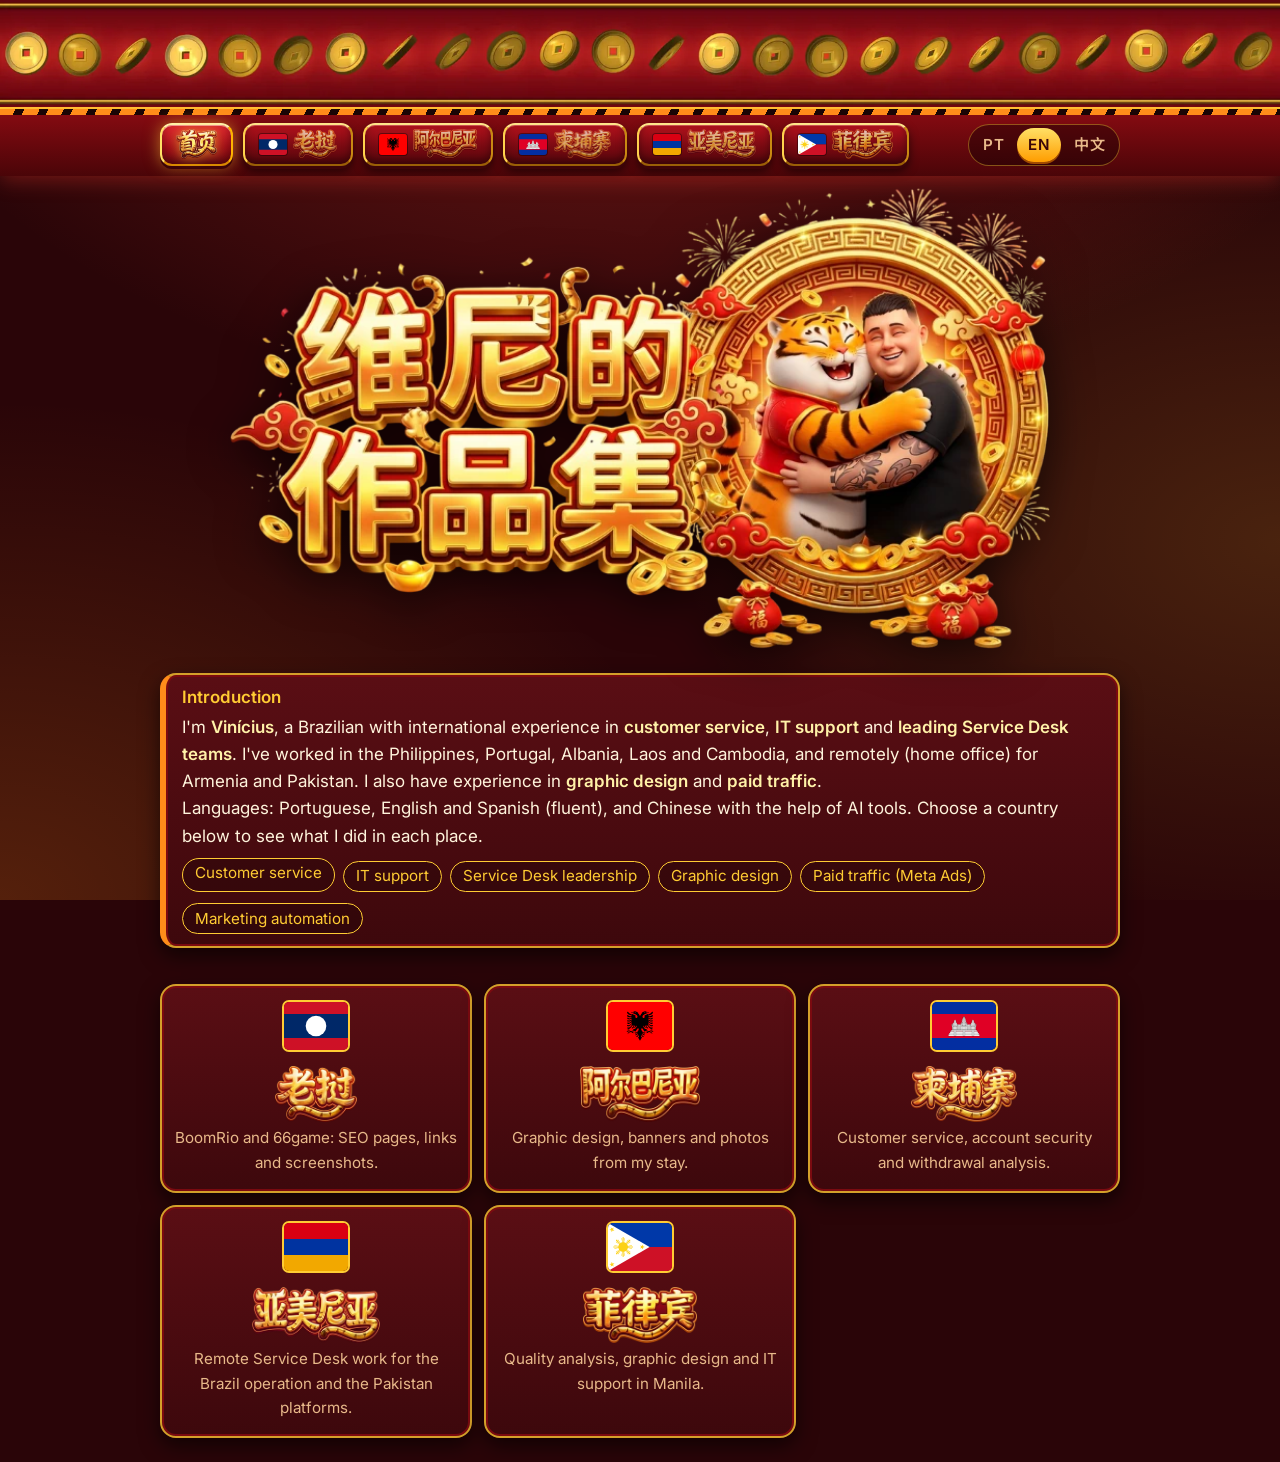
==== docs/index.html @ 36807db2 "Move site to docs/ for GitHub Pages Co-Authored-By: Claude Sonnet 5.5 <noreply@anthropic.com> Claude" ====
<!doctype html>
<html lang="pt-BR" data-lang="pt">
<head>
<meta charset="utf-8">
<meta name="viewport" content="width=device-width, initial-scale=1, viewport-fit=cover">
<title>Início — Vinícius</title>
<meta name="description" content="Portfólio de Vinícius: atendimento ao cliente, suporte de TI, liderança de Service Desk, design gráfico e SEO, com experiência em Laos, Albânia, Camboja, Armênia e Filipinas." data-i18n-content="meta.description">
<meta name="theme-color" content="#4a0508">
<meta name="color-scheme" content="dark">
<meta property="og:type" content="profile">
<meta property="og:title" content="Vinícius">
<meta property="og:description" content="Portfólio de Vinícius: atendimento ao cliente, suporte de TI, liderança de Service Desk, design gráfico e SEO, com experiência em Laos, Albânia, Camboja, Armênia e Filipinas.">
<meta property="og:image" content="assets/og-image.jpg">
<meta name="twitter:card" content="summary_large_image">
<link rel="icon" href="favicon.svg" type="image/svg+xml">
<link rel="preconnect" href="https://fonts.googleapis.com">
<link rel="preconnect" href="https://fonts.gstatic.com" crossorigin>
<link rel="stylesheet" href="https://fonts.googleapis.com/css2?family=Inter:wght@400;500;600;700&family=Noto+Sans+SC:wght@400;500;700&display=swap">
<link rel="stylesheet" href="css/tokens.css">
<link rel="stylesheet" href="css/base.css">
<link rel="stylesheet" href="css/components.css">
<link rel="modulepreload" href="js/main.js">
<script type="application/ld+json">{"@context": "https://schema.org", "@type": "Person", "name": "Vinícius", "jobTitle": "Customer Service Analyst · Service Desk Coordinator", "nationality": {"@type": "Country", "name": "Brazil"}, "knowsLanguage": ["pt", "en", "es", "zh"], "knowsAbout": ["Customer service", "IT support", "Service Desk management", "Graphic design", "SEO", "Paid traffic"], "sameAs": ["https://github.com/boomrioseo-dev"]}</script>
</head>
<body>
<a class="skip-link" href="#main" data-i18n="ui.skip">Ir para o conteúdo principal</a>
<div class="vidbar" role="presentation"><video id="coin-strip" muted loop playsinline preload="metadata" poster="assets/video/coins-poster.webp" disablepictureinpicture aria-hidden="true" tabindex="-1" width="3840" height="320"><source src="assets/video/coins-4k.mp4" type="video/mp4"></video></div>
<header class="site-header">
<nav class="site-nav" aria-label="Navegação principal" data-i18n-aria="ui.nav">
<ul class="tabs" role="list"><li><a class="tab" href="#home" data-route-link="home"><img class="cn" src="assets/img/nav/home.webp" width="163" height="120" alt="Início" data-i18n-alt="country.home" decoding="async"></a></li><li><a class="tab" href="#laos" data-route-link="laos"><img class="flag" src="assets/flags/la.svg" alt="" width="28" height="21" decoding="async"><img class="cn" src="assets/img/nav/la.webp" width="175" height="120" alt="Laos" data-i18n-alt="country.laos" decoding="async"></a></li><li><a class="tab" href="#albania" data-route-link="albania"><img class="flag" src="assets/flags/al.svg" alt="" width="28" height="21" decoding="async"><img class="cn" src="assets/img/nav/al.webp" width="256" height="120" alt="Albânia" data-i18n-alt="country.albania" decoding="async"></a></li><li><a class="tab" href="#cambodia" data-route-link="cambodia"><img class="flag" src="assets/flags/kh.svg" alt="" width="28" height="21" decoding="async"><img class="cn" src="assets/img/nav/kh.webp" width="229" height="120" alt="Camboja" data-i18n-alt="country.cambodia" decoding="async"></a></li><li><a class="tab" href="#armenia" data-route-link="armenia"><img class="flag" src="assets/flags/am.svg" alt="" width="28" height="21" decoding="async"><img class="cn" src="assets/img/nav/am.webp" width="273" height="120" alt="Armênia" data-i18n-alt="country.armenia" decoding="async"></a></li><li><a class="tab" href="#philippines" data-route-link="philippines"><img class="flag" src="assets/flags/ph.svg" alt="" width="28" height="21" decoding="async"><img class="cn" src="assets/img/nav/ph.webp" width="244" height="120" alt="Filipinas" data-i18n-alt="country.philippines" decoding="async"></a></li></ul>
<div class="lang" role="group" aria-label="Idioma" data-i18n-aria="ui.lang"><button type="button" data-lang="pt" lang="pt" aria-pressed="false">PT</button><button type="button" data-lang="en" lang="en" aria-pressed="false">EN</button><button type="button" data-lang="zh" lang="zh" aria-pressed="false">中文</button></div>
</nav>
</header>
<main id="main" tabindex="-1">
<article class="view" id="view-home" data-route="home" hidden>
<div class="herobanner"><h1 class="sr-only" tabindex="-1" data-i18n="home.h1">Vinícius — Portfólio</h1>
<img class="hb-one" src="assets/img/ui/hero.webp" width="790" height="444" alt="Banner do portfólio com ilustração de um tigre da fortuna" data-i18n-alt="home.hero.alt" fetchpriority="high" decoding="async"></div>
<section class="section" aria-labelledby="intro-h"><div class="explain reveal"><h2 id="intro-h" class="explain-title" data-i18n="home.intro.title">Apresentação</h2>
<p data-i18n-html="home.intro.body">Sou o <b>Vinícius</b>, brasileiro, com experiência internacional em <b>atendimento ao cliente</b>, <b>suporte de TI</b> e <b>liderança de equipes de Service Desk</b>. Já trabalhei nas Filipinas, em Portugal, na Albânia, em Laos e no Camboja, e em home office para a Armênia e o Paquistão. Também tenho experiência com <b>design gráfico</b> e <b>tráfego pago</b>.<br>
Idiomas: português, inglês e espanhol (fluentes), e chinês com apoio de ferramentas de IA. Escolha um país abaixo para ver o que fiz em cada lugar.</p>
<ul class="tags" role="list"><li data-i18n="home.skill.0">Atendimento ao cliente</li><li data-i18n="home.skill.1">Suporte de TI</li><li data-i18n="home.skill.2">Liderança de Service Desk</li><li data-i18n="home.skill.3">Design gráfico</li><li data-i18n="home.skill.4">Tráfego pago (Meta Ads)</li><li data-i18n="home.skill.5">Automação de marketing</li></ul></div></section>
<section class="section" aria-label="Países" data-i18n-aria="home.countries"><div class="grid"><a class="card homecard reveal" href="#laos"><img class="flag flag-xl" src="assets/flags/la.svg" alt="" width="64" height="48" decoding="async"><h3><img class="cn cn-lg" src="assets/img/nav/la.webp" width="175" height="120" alt="Laos" data-i18n-alt="country.laos" decoding="async"></h3><p data-i18n="home.card.laos">BoomRio e 66game: páginas de SEO, links e screenshots.</p></a><a class="card homecard reveal" href="#albania"><img class="flag flag-xl" src="assets/flags/al.svg" alt="" width="64" height="48" decoding="async"><h3><img class="cn cn-lg" src="assets/img/nav/al.webp" width="256" height="120" alt="Albânia" data-i18n-alt="country.albania" decoding="async"></h3><p data-i18n="home.card.albania">Design gráfico, banners e fotos da estadia.</p></a><a class="card homecard reveal" href="#cambodia"><img class="flag flag-xl" src="assets/flags/kh.svg" alt="" width="64" height="48" decoding="async"><h3><img class="cn cn-lg" src="assets/img/nav/kh.webp" width="229" height="120" alt="Camboja" data-i18n-alt="country.cambodia" decoding="async"></h3><p data-i18n="home.card.cambodia">Atendimento ao cliente, segurança de contas e análise de saques.</p></a><a class="card homecard reveal" href="#armenia"><img class="flag flag-xl" src="assets/flags/am.svg" alt="" width="64" height="48" decoding="async"><h3><img class="cn cn-lg" src="assets/img/nav/am.webp" width="273" height="120" alt="Armênia" data-i18n-alt="country.armenia" decoding="async"></h3><p data-i18n="home.card.armenia">Service Desk em home office, no Brasil e nas plataformas do Paquistão.</p></a><a class="card homecard reveal" href="#philippines"><img class="flag flag-xl" src="assets/flags/ph.svg" alt="" width="64" height="48" decoding="async"><h3><img class="cn cn-lg" src="assets/img/nav/ph.webp" width="244" height="120" alt="Filipinas" data-i18n-alt="country.philippines" decoding="async"></h3><p data-i18n="home.card.philippines">Análise de qualidade, design gráfico e suporte de TI em Manila.</p></a></div></section>
</article>
<article class="view" id="view-laos" data-route="laos" hidden>
<header class="hero">
<h1 tabindex="-1"><img class="flag flag-lg" src="assets/flags/la.svg" alt="" width="44" height="33" decoding="async"><span data-i18n="country.laos">Laos</span></h1>
<p data-i18n="laos.lede">BoomRio e 66game: páginas de SEO, links e capturas de tela. Esta página será atualizada conforme novos materiais forem enviados.</p>
</header><div class="section"><dl class="facts reveal"><div><dt data-i18n="fact.company">Empresa</dt><dd>STAR COMPANY</dd></div><div><dt data-i18n="fact.role">Cargo</dt><dd data-i18n="role.csa">Analista de Atendimento ao Cliente</dd></div><div><dt data-i18n="fact.period">Período</dt><dd data-i18n="period.khlaos">Jun 2025 – Fev 2026</dd></div><div><dt data-i18n="fact.place">Local</dt><dd data-i18n="place.laos">Triângulo Dourado (Laos)</dd></div></dl><aside class="explain reveal"><h3 data-i18n="laos.time.title">Sobre a minha passagem</h3><div data-i18n-html="laos.time.body">Trabalhei como <b>Analista de Atendimento ao Cliente</b> na STAR COMPANY, começando no Triângulo Dourado, em Laos, e depois fui transferido para o Camboja. Esta página reúne os materiais da BoomRio e do 66game: páginas de SEO, links e capturas de tela.</div></aside></div><section class="section" aria-labelledby="projects-h">
<h2 id="projects-h" data-i18n="laos.projects.title">BoomRio e 66game</h2><p class="sub" data-i18n="laos.projects.sub">Páginas de SEO, canal no Telegram e repositórios</p>
<div class="grid"><article class="card reveal">
<div class="card-ico"><svg class="ico" viewBox="0 0 24 24" aria-hidden="true" focusable="false" fill="currentColor"><path d="M3 11v2a1 1 0 0 0 1 1h2l5 4V6L6 10H4a1 1 0 0 0-1 1Zm13.5 1a4.5 4.5 0 0 0-2.5-4v8a4.5 4.5 0 0 0 2.5-4Zm2.5 0a7 7 0 0 1-4.5 6.5v-2a5 5 0 0 0 0-9v-2A7 7 0 0 1 19 12Z"/></svg></div><h3 class="card-title" data-i18n="laos.tg.title">Canal BoomRio · Telegram</h3><p data-i18n="laos.tg.body">Canal oficial com jogos, bônus, informativos e promoções.</p>
<a class="btn btn-link" href="https://t.me/+j5zQhgkIkEhjNGRk" target="_blank" rel="noopener noreferrer"><span data-i18n="laos.tg.cta">Abrir canal ↗</span></a>
</article><article class="card reveal">
<div class="card-ico"><img class="flag flag-md" src="assets/flags/in.svg" alt="" width="36" height="27" decoding="async"></div><h3 class="card-title" data-i18n="laos.g66.title">Página SEO · 66game</h3><p data-i18n="laos.g66.body">Site de divulgação da plataforma indiana da mesma empresa da BoomRio, com guia de download, FAQ e avaliações.</p>
<a class="btn btn-link" href="https://66gameblog.com" target="_blank" rel="noopener noreferrer"><span data-i18n="laos.g66.cta">Abrir site ↗</span></a>
</article><article class="card reveal">
<div class="card-ico"><svg class="ico" viewBox="0 0 24 24" aria-hidden="true" focusable="false" fill="currentColor"><path d="M12 2a10 10 0 0 0-3.2 19.5c.5.1.7-.2.7-.5v-1.7c-2.8.6-3.4-1.2-3.4-1.2-.5-1.1-1.1-1.4-1.1-1.4-.9-.6.1-.6.1-.6 1 .1 1.5 1 1.5 1 .9 1.5 2.4 1.1 2.9.8.1-.7.4-1.1.6-1.4-2.2-.3-4.6-1.1-4.6-5 0-1.1.4-2 1-2.7-.1-.3-.4-1.300.1-2.700 0 0 .8-.3 2.800 1a9.600 9.600 0 0 1 5 0c1.900-1.300 2.800-1 2.800-1 .5 1.400.2 2.400.1 2.700.6.700 1 1.600 1 2.700 0 3.900-2.400 4.700-4.600 5 .4.300.7.900.7 1.800v2.700c0 .3.2.600.7.500A10 10 0 0 0 12 2Z"/></svg></div><h3 class="card-title" data-i18n="laos.gh.title">GitHub · BoomRio e Game66</h3><p data-i18n="laos.gh.body">Repositórios das páginas de SEO da BoomRio e do 66game.</p>
<a class="btn btn-primary" href="https://github.com/boomrioseo-dev?tab=repositories" target="_blank" rel="noopener noreferrer"><span data-i18n="laos.gh.cta">Ver repositórios ↗</span></a>
</article></div>
</section><section class="section" aria-labelledby="screens-h">
<h2 id="screens-h" data-i18n="laos.screens.title">Screenshots</h2><p class="sub" data-i18n="laos.screens.sub">Capturas de tela dos trabalhos</p>
<h3 class="grp" data-i18n="laos.group">SEO · BOOM</h3><div class="grid grid-shots"><figure class="shot reveal">
<button type="button" class="shot-btn" data-lightbox="seo" data-full="assets/img/laos/seo-planning-719.webp" data-w="719" data-h="1001" data-i18n-aria="ui.zoom" aria-label="Ampliar imagem">
<img src="assets/img/laos/seo-planning-480.webp" srcset="assets/img/laos/seo-planning-480.webp 480w, assets/img/laos/seo-planning-719.webp 719w" sizes="(min-width: 1000px) 300px, (min-width: 600px) 45vw, 92vw" width="719" height="1001" alt="Planejamento de nova plataforma" data-i18n-alt="laos.s1.title" loading="lazy" decoding="async"></button>
<figcaption><b data-i18n="laos.s1.title">Planejamento de nova plataforma</b><span data-i18n="laos.s1.desc">Conversa de equipe sobre limites de envio e ideias de nomes para uma nova plataforma.</span></figcaption>
</figure><figure class="shot reveal">
<button type="button" class="shot-btn" data-lightbox="seo" data-full="assets/img/laos/seo-team-1223.webp" data-w="1223" data-h="1004" data-i18n-aria="ui.zoom" aria-label="Ampliar imagem">
<img src="assets/img/laos/seo-team-960.webp" srcset="assets/img/laos/seo-team-480.webp 480w, assets/img/laos/seo-team-960.webp 960w, assets/img/laos/seo-team-1223.webp 1223w" sizes="(min-width: 1000px) 300px, (min-width: 600px) 45vw, 92vw" width="1223" height="1004" alt="Grupo BOOM TEAM" data-i18n-alt="laos.s2.title" loading="lazy" decoding="async"></button>
<figcaption><b data-i18n="laos.s2.title">Grupo BOOM TEAM</b><span data-i18n="laos.s2.desc">Grupo de promoção com relatório de desempenho e orientações para a equipe.</span></figcaption>
</figure><figure class="shot reveal">
<button type="button" class="shot-btn" data-lightbox="seo" data-full="assets/img/laos/seo-channel-1235.webp" data-w="1235" data-h="1034" data-i18n-aria="ui.zoom" aria-label="Ampliar imagem">
<img src="assets/img/laos/seo-channel-960.webp" srcset="assets/img/laos/seo-channel-480.webp 480w, assets/img/laos/seo-channel-960.webp 960w, assets/img/laos/seo-channel-1235.webp 1235w" sizes="(min-width: 1000px) 300px, (min-width: 600px) 45vw, 92vw" width="1235" height="1034" alt="Canal oficial BoomRio" data-i18n-alt="laos.s3.title" loading="lazy" decoding="async"></button>
<figcaption><b data-i18n="laos.s3.title">Canal oficial BoomRio</b><span data-i18n="laos.s3.desc">Canal com 3.702 inscritos e publicação com códigos de resgate.</span></figcaption>
</figure><figure class="shot reveal">
<button type="button" class="shot-btn" data-lightbox="seo" data-full="assets/img/laos/seo-archive-1191.webp" data-w="1191" data-h="1023" data-i18n-aria="ui.zoom" aria-label="Ampliar imagem">
<img src="assets/img/laos/seo-archive-960.webp" srcset="assets/img/laos/seo-archive-480.webp 480w, assets/img/laos/seo-archive-960.webp 960w, assets/img/laos/seo-archive-1191.webp 1191w" sizes="(min-width: 1000px) 300px, (min-width: 600px) 45vw, 92vw" width="1191" height="1023" alt="Conversas arquivadas" data-i18n-alt="laos.s4.title" loading="lazy" decoding="async"></button>
<figcaption><b data-i18n="laos.s4.title">Conversas arquivadas</b><span data-i18n="laos.s4.desc">Lista de contatos e conversa sobre dias trabalhados e pagamento.</span></figcaption>
</figure><figure class="shot reveal">
<button type="button" class="shot-btn" data-lightbox="seo" data-full="assets/img/laos/seo-google-591.webp" data-w="591" data-h="1280" data-i18n-aria="ui.zoom" aria-label="Ampliar imagem">
<img src="assets/img/laos/seo-google-480.webp" srcset="assets/img/laos/seo-google-480.webp 480w, assets/img/laos/seo-google-591.webp 591w" sizes="(min-width: 1000px) 300px, (min-width: 600px) 45vw, 92vw" width="591" height="1280" alt="Primeiro lugar no Google" data-i18n-alt="laos.s5.title" loading="lazy" decoding="async"></button>
<figcaption><b data-i18n="laos.s5.title">Primeiro lugar no Google</b><span data-i18n="laos.s5.desc">Busca por “boomrio”: uma das páginas de SEO aparece em primeiro lugar nos resultados.</span></figcaption>
</figure><figure class="shot reveal">
<button type="button" class="shot-btn" data-lightbox="seo" data-full="assets/img/laos/seo-instagram-591.webp" data-w="591" data-h="1280" data-i18n-aria="ui.zoom" aria-label="Ampliar imagem">
<img src="assets/img/laos/seo-instagram-480.webp" srcset="assets/img/laos/seo-instagram-480.webp 480w, assets/img/laos/seo-instagram-591.webp 591w" sizes="(min-width: 1000px) 300px, (min-width: 600px) 45vw, 92vw" width="591" height="1280" alt="Arte para Instagram" data-i18n-alt="laos.s6.title" loading="lazy" decoding="async"></button>
<figcaption><b data-i18n="laos.s6.title">Arte para Instagram</b><span data-i18n="laos.s6.desc">Story criado para a BoomRio, convidando pessoas a se tornarem agentes.</span></figcaption>
</figure><figure class="shot reveal">
<button type="button" class="shot-btn" data-lightbox="seo" data-full="assets/img/laos/seo-telegram-vip-591.webp" data-w="591" data-h="1280" data-i18n-aria="ui.zoom" aria-label="Ampliar imagem">
<img src="assets/img/laos/seo-telegram-vip-480.webp" srcset="assets/img/laos/seo-telegram-vip-480.webp 480w, assets/img/laos/seo-telegram-vip-591.webp 591w" sizes="(min-width: 1000px) 300px, (min-width: 600px) 45vw, 92vw" width="591" height="1280" alt="Grupo VIP no Telegram" data-i18n-alt="laos.s7.title" loading="lazy" decoding="async"></button>
<figcaption><b data-i18n="laos.s7.title">Grupo VIP no Telegram</b><span data-i18n="laos.s7.desc">Mensagem fixada com código de resgate e regras de bônus.</span></figcaption>
</figure><figure class="shot shot-video reveal"><video controls playsinline preload="none" poster="assets/video/promo-poster.webp" width="540" height="960" data-i18n-aria="laos.s8.title" aria-label="Vídeo promocional"><source src="assets/video/promo.mp4" type="video/mp4"></video>
<figcaption><b data-i18n="laos.s8.title">Vídeo promocional</b><span data-i18n="laos.s8.desc">Animação curta de 5 segundos criada para divulgação.</span></figcaption></figure><figure class="shot reveal">
<button type="button" class="shot-btn" data-lightbox="seo" data-full="assets/img/laos/seo-github-1265.webp" data-w="1265" data-h="919" data-i18n-aria="ui.zoom" aria-label="Ampliar imagem">
<img src="assets/img/laos/seo-github-960.webp" srcset="assets/img/laos/seo-github-480.webp 480w, assets/img/laos/seo-github-960.webp 960w, assets/img/laos/seo-github-1265.webp 1265w" sizes="(min-width: 1000px) 300px, (min-width: 600px) 45vw, 92vw" width="1265" height="919" alt="Perfil no GitHub" data-i18n-alt="laos.s9.title" loading="lazy" decoding="async"></button>
<figcaption><b data-i18n="laos.s9.title">Perfil no GitHub</b><span data-i18n="laos.s9.desc">Conta boomrioseo-dev com 45 repositórios e 341 contribuições no último ano.</span></figcaption>
</figure></div>
</section>
</article>
<article class="view" id="view-albania" data-route="albania" hidden>
<header class="hero">
<h1 tabindex="-1"><img class="flag flag-lg" src="assets/flags/al.svg" alt="" width="44" height="33" decoding="async"><span data-i18n="country.albania">Albânia</span></h1>
<p data-i18n="albania.lede">Trabalhos de design gráfico e registros da estadia no local.</p>
</header><div class="section"><dl class="facts reveal"><div><dt data-i18n="fact.company">Empresa</dt><dd>BRILLIANT ENTERTAINMENT</dd></div><div><dt data-i18n="fact.role">Cargo</dt><dd data-i18n="role.itpt">Analista de TI e Tráfego Pago</dd></div><div><dt data-i18n="fact.period">Período</dt><dd data-i18n="period.al">Out 2024 – Mai 2025</dd></div><div><dt data-i18n="fact.place">Local</dt><dd data-i18n="place.al">Albânia</dd></div></dl><aside class="explain reveal"><h3 data-i18n="albania.time.title">Sobre a minha passagem</h3><div data-i18n-html="albania.time.body">Trabalhei como <b>Analista de TI e Tráfego Pago</b> na BRILLIANT ENTERTAINMENT, na Albânia, de outubro de 2024 a maio de 2025. Além do design gráfico, atuei com tráfego pago (Meta Ads), automação de marketing e suporte de TI.</div></aside><aside class="explain reveal"><h3 data-i18n="albania.about.title">Sobre o trabalho</h3><div data-i18n-html="albania.about.body">Na Albânia realizei trabalhos de design gráfico, como banners para SEO, para Instagram e outros materiais de divulgação, além de fotografias da estadia no local. Abaixo estão os banners, organizados por plataforma, e os registros do período.</div></aside></div><section class="section" aria-labelledby="banners-h">
<h2 id="banners-h" data-i18n="albania.banners.title">Banners e artes de divulgação</h2>
<h3 class="grp">J6.Game</h3><div class="grid grid-banners"><figure class="shot sq reveal"><button type="button" class="shot-btn" data-lightbox="banners" data-full="assets/img/albania/rooster-800.webp" data-w="800" data-h="800" data-i18n-aria="ui.zoom" aria-label="Ampliar imagem"><img src="assets/img/albania/rooster-400.webp" srcset="assets/img/albania/rooster-400.webp 400w, assets/img/albania/rooster-800.webp 800w" sizes="(min-width: 1000px) 230px, (min-width: 600px) 30vw, 46vw" width="800" height="800" alt="J6.Game — Galo e ninho" loading="lazy" decoding="async"></button>
<figcaption><b data-i18n="albania.rooster">Galo e ninho</b><span data-i18n="albania.banner.desc">Banner de divulgação.</span></figcaption></figure><figure class="shot sq reveal"><button type="button" class="shot-btn" data-lightbox="banners" data-full="assets/img/albania/jungle-800.webp" data-w="800" data-h="800" data-i18n-aria="ui.zoom" aria-label="Ampliar imagem"><img src="assets/img/albania/jungle-400.webp" srcset="assets/img/albania/jungle-400.webp 400w, assets/img/albania/jungle-800.webp 800w" sizes="(min-width: 1000px) 230px, (min-width: 600px) 30vw, 46vw" width="800" height="800" alt="J6.Game — Selva e lêmures" loading="lazy" decoding="async"></button>
<figcaption><b data-i18n="albania.jungle">Selva e lêmures</b><span data-i18n="albania.banner.desc">Banner de divulgação.</span></figcaption></figure><figure class="shot sq reveal"><button type="button" class="shot-btn" data-lightbox="banners" data-full="assets/img/albania/waterfall-800.webp" data-w="800" data-h="800" data-i18n-aria="ui.zoom" aria-label="Ampliar imagem"><img src="assets/img/albania/waterfall-400.webp" srcset="assets/img/albania/waterfall-400.webp 400w, assets/img/albania/waterfall-800.webp 800w" sizes="(min-width: 1000px) 230px, (min-width: 600px) 30vw, 46vw" width="800" height="800" alt="J6.Game — Cachoeira e arara" loading="lazy" decoding="async"></button>
<figcaption><b data-i18n="albania.waterfall">Cachoeira e arara</b><span data-i18n="albania.banner.desc">Banner de divulgação.</span></figcaption></figure></div><h3 class="grp">Z9.Game</h3><div class="grid grid-banners"><figure class="shot sq reveal"><button type="button" class="shot-btn" data-lightbox="banners" data-full="assets/img/albania/pirate-800.webp" data-w="800" data-h="800" data-i18n-aria="ui.zoom" aria-label="Ampliar imagem"><img src="assets/img/albania/pirate-400.webp" srcset="assets/img/albania/pirate-400.webp 400w, assets/img/albania/pirate-800.webp 800w" sizes="(min-width: 1000px) 230px, (min-width: 600px) 30vw, 46vw" width="800" height="800" alt="Z9.Game — Tema pirata" loading="lazy" decoding="async"></button>
<figcaption><b data-i18n="albania.pirate">Tema pirata</b><span data-i18n="albania.banner.desc">Banner de divulgação.</span></figcaption></figure><figure class="shot sq reveal"><button type="button" class="shot-btn" data-lightbox="banners" data-full="assets/img/albania/leprechaun-800.webp" data-w="800" data-h="800" data-i18n-aria="ui.zoom" aria-label="Ampliar imagem"><img src="assets/img/albania/leprechaun-400.webp" srcset="assets/img/albania/leprechaun-400.webp 400w, assets/img/albania/leprechaun-800.webp 800w" sizes="(min-width: 1000px) 230px, (min-width: 600px) 30vw, 46vw" width="800" height="800" alt="Z9.Game — Duende e pote de ouro" loading="lazy" decoding="async"></button>
<figcaption><b data-i18n="albania.leprechaun">Duende e pote de ouro</b><span data-i18n="albania.banner.desc">Banner de divulgação.</span></figcaption></figure><figure class="shot sq reveal"><button type="button" class="shot-btn" data-lightbox="banners" data-full="assets/img/albania/western-1082.webp" data-w="1082" data-h="1080" data-i18n-aria="ui.zoom" aria-label="Ampliar imagem"><img src="assets/img/albania/western-400.webp" srcset="assets/img/albania/western-400.webp 400w, assets/img/albania/western-1082.webp 1082w" sizes="(min-width: 1000px) 230px, (min-width: 600px) 30vw, 46vw" width="1082" height="1080" alt="Z9.Game — Tema faroeste" loading="lazy" decoding="async"></button>
<figcaption><b data-i18n="albania.western">Tema faroeste</b><span data-i18n="albania.banner.desc">Banner de divulgação.</span></figcaption></figure><figure class="shot sq reveal"><button type="button" class="shot-btn" data-lightbox="banners" data-full="assets/img/albania/fortune-god-800.webp" data-w="800" data-h="800" data-i18n-aria="ui.zoom" aria-label="Ampliar imagem"><img src="assets/img/albania/fortune-god-400.webp" srcset="assets/img/albania/fortune-god-400.webp 400w, assets/img/albania/fortune-god-800.webp 800w" sizes="(min-width: 1000px) 230px, (min-width: 600px) 30vw, 46vw" width="800" height="800" alt="Z9.Game — Tigre e deus da fortuna" loading="lazy" decoding="async"></button>
<figcaption><b data-i18n="albania.fortune-god">Tigre e deus da fortuna</b><span data-i18n="albania.banner.desc">Banner de divulgação.</span></figcaption></figure><figure class="shot sq reveal"><button type="button" class="shot-btn" data-lightbox="banners" data-full="assets/img/albania/floating-market-800.webp" data-w="800" data-h="800" data-i18n-aria="ui.zoom" aria-label="Ampliar imagem"><img src="assets/img/albania/floating-market-400.webp" srcset="assets/img/albania/floating-market-400.webp 400w, assets/img/albania/floating-market-800.webp 800w" sizes="(min-width: 1000px) 230px, (min-width: 600px) 30vw, 46vw" width="800" height="800" alt="Z9.Game — Mercado flutuante" loading="lazy" decoding="async"></button>
<figcaption><b data-i18n="albania.floating-market">Mercado flutuante</b><span data-i18n="albania.banner.desc">Banner de divulgação.</span></figcaption></figure></div><h3 class="grp">T9.Game</h3><div class="grid grid-banners"><figure class="shot sq reveal"><button type="button" class="shot-btn" data-lightbox="banners" data-full="assets/img/albania/tiger-mouse-800.webp" data-w="800" data-h="800" data-i18n-aria="ui.zoom" aria-label="Ampliar imagem"><img src="assets/img/albania/tiger-mouse-400.webp" srcset="assets/img/albania/tiger-mouse-400.webp 400w, assets/img/albania/tiger-mouse-800.webp 800w" sizes="(min-width: 1000px) 230px, (min-width: 600px) 30vw, 46vw" width="800" height="800" alt="T9.Game — Tigre e rato" loading="lazy" decoding="async"></button>
<figcaption><b data-i18n="albania.tiger-mouse">Tigre e rato</b><span data-i18n="albania.banner.desc">Banner de divulgação.</span></figcaption></figure><figure class="shot sq reveal"><button type="button" class="shot-btn" data-lightbox="banners" data-full="assets/img/albania/penguin-800.webp" data-w="800" data-h="800" data-i18n-aria="ui.zoom" aria-label="Ampliar imagem"><img src="assets/img/albania/penguin-400.webp" srcset="assets/img/albania/penguin-400.webp 400w, assets/img/albania/penguin-800.webp 800w" sizes="(min-width: 1000px) 230px, (min-width: 600px) 30vw, 46vw" width="800" height="800" alt="T9.Game — Pinguim no gelo" loading="lazy" decoding="async"></button>
<figcaption><b data-i18n="albania.penguin">Pinguim no gelo</b><span data-i18n="albania.banner.desc">Banner de divulgação.</span></figcaption></figure><figure class="shot sq reveal"><button type="button" class="shot-btn" data-lightbox="banners" data-full="assets/img/albania/ganesha-800.webp" data-w="800" data-h="800" data-i18n-aria="ui.zoom" aria-label="Ampliar imagem"><img src="assets/img/albania/ganesha-400.webp" srcset="assets/img/albania/ganesha-400.webp 400w, assets/img/albania/ganesha-800.webp 800w" sizes="(min-width: 1000px) 230px, (min-width: 600px) 30vw, 46vw" width="800" height="800" alt="T9.Game — Ganesha dourado" loading="lazy" decoding="async"></button>
<figcaption><b data-i18n="albania.ganesha">Ganesha dourado</b><span data-i18n="albania.banner.desc">Banner de divulgação.</span></figcaption></figure><figure class="shot sq reveal"><button type="button" class="shot-btn" data-lightbox="banners" data-full="assets/img/albania/piglet-800.webp" data-w="800" data-h="800" data-i18n-aria="ui.zoom" aria-label="Ampliar imagem"><img src="assets/img/albania/piglet-400.webp" srcset="assets/img/albania/piglet-400.webp 400w, assets/img/albania/piglet-800.webp 800w" sizes="(min-width: 1000px) 230px, (min-width: 600px) 30vw, 46vw" width="800" height="800" alt="T9.Game — Porquinho dourado" loading="lazy" decoding="async"></button>
<figcaption><b data-i18n="albania.piglet">Porquinho dourado</b><span data-i18n="albania.banner.desc">Banner de divulgação.</span></figcaption></figure><figure class="shot sq reveal"><button type="button" class="shot-btn" data-lightbox="banners" data-full="assets/img/albania/dragon-800.webp" data-w="800" data-h="800" data-i18n-aria="ui.zoom" aria-label="Ampliar imagem"><img src="assets/img/albania/dragon-400.webp" srcset="assets/img/albania/dragon-400.webp 400w, assets/img/albania/dragon-800.webp 800w" sizes="(min-width: 1000px) 230px, (min-width: 600px) 30vw, 46vw" width="800" height="800" alt="T9.Game — Dragão" loading="lazy" decoding="async"></button>
<figcaption><b data-i18n="albania.dragon">Dragão</b><span data-i18n="albania.banner.desc">Banner de divulgação.</span></figcaption></figure></div>
</section><section class="section" aria-labelledby="photos-h">
<h2 id="photos-h" data-i18n="albania.photos.title">Fotos da estadia</h2><p class="sub" data-i18n="albania.photos.sub">Registros do período no local</p>
<div class="grid grid-shots"><figure class="shot reveal">
<button type="button" class="shot-btn" data-lightbox="stay" data-full="assets/img/albania/stay-975.webp" data-w="975" data-h="731" data-i18n-aria="ui.zoom" aria-label="Ampliar imagem">
<img src="assets/img/albania/stay-960.webp" srcset="assets/img/albania/stay-480.webp 480w, assets/img/albania/stay-960.webp 960w, assets/img/albania/stay-975.webp 975w" sizes="(min-width: 1000px) 300px, (min-width: 600px) 45vw, 92vw" width="975" height="731" alt="Estação de trabalho" data-i18n-alt="albania.stay.title" loading="lazy" decoding="async"></button>
<figcaption><b data-i18n="albania.stay.title">Estação de trabalho</b><span data-i18n="albania.stay.desc">Registro fotográfico da estadia.</span></figcaption>
</figure></div>
</section>
</article>
<article class="view" id="view-cambodia" data-route="cambodia" hidden>
<header class="hero">
<h1 tabindex="-1"><img class="flag flag-lg" src="assets/flags/kh.svg" alt="" width="44" height="33" decoding="async"><span data-i18n="country.cambodia">Camboja</span></h1>
<p data-i18n="cambodia.lede">O que eu fiz no Camboja: atendimento ao cliente e análise de saques.</p>
</header><div class="section"><dl class="facts reveal"><div><dt data-i18n="fact.company">Empresa</dt><dd>STAR COMPANY</dd></div><div><dt data-i18n="fact.role">Cargo</dt><dd data-i18n="role.csa">Analista de Atendimento ao Cliente</dd></div><div><dt data-i18n="fact.period">Período</dt><dd data-i18n="period.khlaos">Jun 2025 – Fev 2026</dd></div><div><dt data-i18n="fact.place">Local</dt><dd data-i18n="place.khlaos">Triângulo Dourado (Laos) e Camboja</dd></div></dl><aside class="explain reveal"><h3 data-i18n="cambodia.about.title">Sobre a minha passagem</h3><div data-i18n-html="cambodia.about.body">Trabalhei como <b>Analista de Atendimento ao Cliente</b> na STAR COMPANY de junho de 2025 a fevereiro de 2026. Comecei no Triângulo Dourado, em Laos, e depois fui transferido para o Camboja.</div></aside></div><section class="section" aria-labelledby="duties-h">
<h2 id="duties-h" data-i18n="cambodia.duties.title">O que eu fazia</h2><p class="sub" data-i18n="cambodia.duties.sub">Principais responsabilidades</p>
<div class="grid"><article class="card reveal"><h3 class="card-title" data-i18n="cambodia.r.0.title">Segurança de contas</h3><p data-i18n="cambodia.r.0.body">Redefinia senhas de login e de saque, garantindo a segurança da conta e um acesso eficiente.</p></article><article class="card reveal"><h3 class="card-title" data-i18n="cambodia.r.1.title">Análise de saques</h3><p data-i18n="cambodia.r.1.body">Analisava o status das solicitações de saque, identificava os motivos de aprovação ou falha e explicava o resultado ao cliente com clareza.</p></article><article class="card reveal"><h3 class="card-title" data-i18n="cambodia.r.2.title">Suporte ao cliente</h3><p data-i18n="cambodia.r.2.body">Dava suporte sobre contas e transações financeiras e avisava os usuários sobre atualizações de bônus e mudanças nas funções da plataforma.</p></article></div>
</section>
</article>
<article class="view" id="view-armenia" data-route="armenia" hidden>
<header class="hero">
<h1 tabindex="-1"><img class="flag flag-lg" src="assets/flags/am.svg" alt="" width="44" height="33" decoding="async"><span data-i18n="country.armenia">Armênia</span></h1>
<p data-i18n="armenia.lede">Trabalho remoto (home office) como Supervisor de Service Desk, na operação do Brasil e nas plataformas do Paquistão.</p>
</header><div class="section"><dl class="facts reveal"><div><dt data-i18n="fact.company">Empresa</dt><dd>A61.COM</dd></div><div><dt data-i18n="fact.role">Cargo</dt><dd data-i18n="role.sds">Supervisor de Service Desk</dd></div><div><dt data-i18n="fact.period">Período</dt><dd data-i18n="period.am">Jun – Out 2026</dd></div><div><dt data-i18n="fact.place">Local</dt><dd data-i18n="place.remote">Home office (remoto)</dd></div></dl><div class="explain-grid"><aside class="explain reveal"><h3 data-i18n="armenia.home.title">Serviço em home office</h3><div data-i18n-html="armenia.home.body">Na Armênia trabalhei em <b>home office</b> como <b>Supervisor de Service Desk</b> na A61.COM, na operação do Brasil, de junho a outubro de 2026.</div></aside><aside class="explain reveal"><h3 data-i18n="armenia.shift.title">Mudança de operação</h3><div data-i18n-html="armenia.shift.body">Com o encerramento da operação da A61.COM no Brasil por restrições regulatórias, passei para as <b>plataformas do Paquistão (sites 8557 e 7987)</b>, também em <b>home office</b>.</div></aside></div></div><section class="section" aria-labelledby="brazil-h">
<h2 id="brazil-h" data-i18n="armenia.br.title">O que eu fazia</h2><p class="sub" data-i18n="armenia.br.sub">Principais responsabilidades</p>
<div class="grid"><article class="card reveal"><h3 class="card-title" data-i18n="armenia.br.0.title">Escalas e férias</h3><p data-i18n="armenia.br.0.body">Montava as escalas de trabalho e o planejamento de férias da equipe.</p></article><article class="card reveal"><h3 class="card-title" data-i18n="armenia.br.1.title">Recrutamento</h3><p data-i18n="armenia.br.1.body">Conduzia as entrevistas de recrutamento.</p></article><article class="card reveal"><h3 class="card-title" data-i18n="armenia.br.2.title">Fluxos de atendimento</h3><p data-i18n="armenia.br.2.body">Criava os fluxos de serviço segundo as regras da plataforma e facilitava a comunicação entre a gestão chinesa e a equipe brasileira.</p></article><article class="card reveal"><h3 class="card-title" data-i18n="armenia.br.3.title">Dúvidas sobre o mercado</h3><p data-i18n="armenia.br.3.body">Respondia perguntas gerais sobre o mercado brasileiro.</p></article></div>
</section><section class="section" aria-labelledby="pakistan-h">
<h2 id="pakistan-h" data-i18n="armenia.pk.title">A61.COM · sites 8557 e 7987, também em home office</h2>
<div class="grid"><article class="card reveal"><h3 class="card-title" data-i18n="armenia.pk.0.title">Coordenação de Service Desk</h3><p data-i18n="armenia.pk.0.body">Coordeno o Service Desk dos sites 8557 e 7987, com escalas de trabalho, férias e entrevistas de recrutamento.</p></article><article class="card reveal"><h3 class="card-title" data-i18n="armenia.pk.1.title">Equipe de saques</h3><p data-i18n="armenia.pk.1.body">A partir de 09/10/2026, liderei temporariamente a equipe de saques das duas plataformas. Com a chegada do líder efetivo, fui promovido a Coordenador de Service Desk.</p></article><article class="card reveal"><h3 class="card-title" data-i18n="armenia.pk.2.title">Fluxos e comunicação</h3><p data-i18n="armenia.pk.2.body">Defino os fluxos de atendimento conforme as regras da plataforma e facilito a comunicação entre a gestão chinesa e os funcionários.</p></article><article class="card reveal"><h3 class="card-title" data-i18n="armenia.pk.3.title">Dúvidas sobre o mercado</h3><p data-i18n="armenia.pk.3.body">Respondo perguntas gerais sobre o mercado.</p></article></div><div class="explain-grid"><aside class="explain reveal"><h3 data-i18n="armenia.wd.title">Time de saques</h3><div data-i18n-html="armenia.wd.body">Assumi temporariamente a gestão da equipe de saques.<ul><li><b>Cargo:</b> líder temporário da equipe de saques, a partir de 09/10/2026.</li><li><b>Escopo:</b> gestão da equipe de saques das plataformas do Paquistão, sites 8557 e 7987.</li><li><b>Resultado:</b> com a chegada do líder efetivo de saques, fui promovido a Coordenador de Service Desk.</li></ul></div></aside><aside class="explain reveal"><h3 data-i18n="armenia.sites.title">O que fiz pelos sites 8557 e 7987</h3><div data-i18n-html="armenia.sites.body"><ul><li>Coordenação do Service Desk dos dois sites.</li><li>Escalas de trabalho e planejamento de férias das equipes.</li><li>Entrevistas de recrutamento.</li><li>Fluxos de atendimento conforme as regras da plataforma.</li><li>Ponte de comunicação entre a gestão chinesa e os funcionários.</li><li>Resposta a perguntas gerais sobre o mercado.</li></ul></div></aside></div>
</section><section class="section" aria-labelledby="docs-h">
<h2 id="docs-h" data-i18n="docs.title">Documentos de trabalho</h2><p class="sub" data-i18n="docs.sub">Materiais que criei e usei no Service Desk</p>
<div class="grid"><article class="card reveal"><div class="card-ico"><span class="doc-fmt">PDF</span></div><h3 class="card-title" data-i18n="docs.manual.title">Manual de processo e comandos de atendimento</h3><p data-i18n="docs.manual.body">Guia de 11 páginas com o fluxo padrão de atendimento e as mensagens prontas para cada situação: identificação de conta, cadastro, login, depósito, saque via Pix, comprovantes e dados do cliente.</p>
<a class="btn btn-primary" href="assets/docs/manual-atendimento.pdf" target="_blank" rel="noopener noreferrer"><span data-i18n="docs.open">Abrir arquivo ↗</span></a></article><article class="card reveal"><div class="card-ico"><span class="doc-fmt">CSV</span></div><h3 class="card-title" data-i18n="docs.scripts.title">Roteiro de mensagens de eventos e bônus</h3><p data-i18n="docs.scripts.body">Planilha com mensagens prontas para explicar promoções aos jogadores, como o evento de baú de convites, com as regras de depósito, aposta e saque do bônus.</p>
<a class="btn btn-primary" href="assets/docs/scripts-bonus.csv" target="_blank" rel="noopener noreferrer"><span data-i18n="docs.open">Abrir arquivo ↗</span></a></article><article class="card reveal"><div class="card-ico"><span class="doc-fmt">CSV</span></div><h3 class="card-title" data-i18n="docs.payroll.title">Modelo de folha de pagamento mensal</h3><p data-i18n="docs.payroll.body">Modelo em branco que usei para organizar a folha da equipe: data de admissão, salário-base, presença, bônus de desempenho, multas, adiantamentos e saldo a pagar.</p>
<a class="btn btn-primary" href="assets/docs/modelo-folha-mensal.csv" target="_blank" rel="noopener noreferrer"><span data-i18n="docs.open">Abrir arquivo ↗</span></a></article></div>
</section>
</article>
<article class="view" id="view-philippines" data-route="philippines" hidden>
<header class="hero">
<h1 tabindex="-1"><img class="flag flag-lg" src="assets/flags/ph.svg" alt="" width="44" height="33" decoding="async"><span data-i18n="country.philippines">Filipinas</span></h1>
<p data-i18n="philippines.lede">O que eu fiz em Manila: qualidade, design gráfico e suporte de TI.</p>
</header><div class="section"><dl class="facts reveal"><div><dt data-i18n="fact.company">Empresa</dt><dd>PS SERVICES</dd></div><div><dt data-i18n="fact.role">Cargo</dt><dd data-i18n="role.bil">Analista Bilíngue</dd></div><div><dt data-i18n="fact.period">Período</dt><dd data-i18n="period.ph">Ago 2023 – Out 2024</dd></div><div><dt data-i18n="fact.place">Local</dt><dd data-i18n="place.manila">Manila</dd></div></dl><aside class="explain reveal"><h3 data-i18n="philippines.about.title">Sobre a minha passagem</h3><div data-i18n-html="philippines.about.body">Trabalhei como <b>Analista Bilíngue</b> na PS SERVICES, em Manila, de agosto de 2023 a outubro de 2024. Nesse período atuei em três áreas: análise de qualidade e tradução, design gráfico e TI.</div></aside></div><section class="section" aria-labelledby="duties-h">
<h2 id="duties-h" data-i18n="philippines.duties.title">O que eu fazia</h2><p class="sub" data-i18n="philippines.duties.sub">Principais responsabilidades</p>
<div class="grid"><article class="card reveal"><h3 class="card-title" data-i18n="philippines.r.0.title">Análise de qualidade e tradução</h3><p data-i18n="philippines.r.0.body">Durante 3 meses, avaliei conversas de atendimento para melhorar a qualidade e a eficiência e apliquei treinamentos semanais para elevar o desempenho da equipe.</p></article><article class="card reveal"><h3 class="card-title" data-i18n="philippines.r.1.title">Treinamento de idiomas</h3><p data-i18n="philippines.r.1.body">Dei treinamento de português aos funcionários e de inglês aos colegas filipinos.</p></article><article class="card reveal"><h3 class="card-title" data-i18n="philippines.r.2.title">Design gráfico</h3><p data-i18n="philippines.r.2.body">Durante 6 meses, produzi banners, logotipos e outros conteúdos gráficos junto com os desenvolvedores e a equipe de SEO.</p></article><article class="card reveal"><h3 class="card-title" data-i18n="philippines.r.3.title">TI</h3><p data-i18n="philippines.r.3.body">Durante 6 meses, subi páginas de sites em sistemas Linux, configurei roteadores e dei suporte diário de VPN e a usuários.</p></article></div>
</section>
</article>
</main>
<div id="announcer" class="sr-only" role="status" aria-live="polite"></div>
<dialog id="lightbox" class="lightbox" aria-label="Ampliar imagem" data-i18n-aria="ui.zoom">
<form method="dialog"><button class="lb-btn lb-close" data-i18n-aria="ui.close" aria-label="Fechar">×</button></form>
<button type="button" class="lb-btn lb-prev" data-i18n-aria="ui.prev" aria-label="Anterior">‹</button>
<img alt="" decoding="async">
<button type="button" class="lb-btn lb-next" data-i18n-aria="ui.next" aria-label="Próxima">›</button>
<p class="lb-cap"></p>
</dialog>
<noscript><style>.view[hidden]{display:block}.reveal{opacity:1!important;transform:none!important}</style></noscript>
<script type="module" src="js/main.js"></script>
</body>
</html>
---- docs/css/tokens.css ----
/* Design tokens — single source of truth for colour, type, space, motion. */

@media all {
  :root {
    color-scheme: dark;

    /* colour */
    --c-bg: #2a0508;
    --c-surface: #4a0b10;
    --c-surface-hi: #5a0e14;
    --c-surface-lo: #3d080c;
    --c-text: #fff4dc;
    --c-muted: #e8b98a;
    --c-gold: #ffcc33;
    --c-gold-hi: #fff2a8;
    --c-gold-lo: #d4a02a;
    --c-orange: #ff8c1a;
    --c-red: #c1121f;
    --c-red-deep: #7a0a10;
    --c-ink: #3a0508;
    --c-focus: #fff2a8;

    /* type (fluid) */
    --font-sans: "Inter", "Noto Sans SC", system-ui, -apple-system, "Segoe UI", Roboto, sans-serif;
    --fs-0: clamp(0.875rem, 0.84rem + 0.15vw, 0.95rem);
    --fs-1: clamp(1rem, 0.96rem + 0.2vw, 1.0625rem);
    --fs-2: clamp(1.125rem, 1.05rem + 0.35vw, 1.3rem);
    --fs-3: clamp(1.35rem, 1.2rem + 0.7vw, 1.65rem);
    --fs-4: clamp(2rem, 1.4rem + 3vw, 3.25rem);

    /* space (4px scale) */
    --s-1: 0.25rem;
    --s-2: 0.5rem;
    --s-3: 0.75rem;
    --s-4: 1rem;
    --s-5: 1.5rem;
    --s-6: 2rem;

    /* shape & depth */
    --r-sm: 0.5rem;
    --r-md: 1rem;
    --r-pill: 999px;
    --shadow-card: inset 0 0 0 2px var(--c-red-deep), 0 8px 20px rgb(0 0 0 / 0.6);
    --shadow-glow: inset 0 0 0 2px var(--c-red-deep), 0 0 24px color-mix(in srgb, var(--c-gold) 53%, transparent);

    /* layout */
    --w-page: 62.5rem;
    --gutter: clamp(1rem, 4vw, 1.25rem);

    /* motion */
    --ease: cubic-bezier(0.2, 0.7, 0.2, 1);
    --t-fast: 120ms;
    --t-med: 240ms;
  }
}
---- docs/css/base.css ----
@media all {
  *, *::before, *::after { box-sizing: border-box; }

  html {
    -webkit-text-size-adjust: 100%;
    scroll-padding-top: 6rem;
    scroll-behavior: smooth;
    background: var(--c-bg);
  }

  html body {
    margin: 0;
    min-height: 100dvh;
    color: var(--c-text);
    font: 400 var(--fs-1)/1.6 var(--font-sans);
    text-rendering: optimizeLegibility;
    -webkit-font-smoothing: antialiased;
    background:
      radial-gradient(800px 500px at 50% -10%, rgb(255 59 48 / 0.4), transparent),
      radial-gradient(700px 500px at 0 100%, rgb(255 140 26 / 0.2), transparent),
      radial-gradient(600px 400px at 100% 60%, rgb(255 204 51 / 0.15), transparent),
      var(--c-bg);
    background-attachment: fixed;
    padding: env(safe-area-inset-top) env(safe-area-inset-right) env(safe-area-inset-bottom) env(safe-area-inset-left);
  }

  /* subtle coin-dot pattern */
  body::after {
    content: ""; position: fixed; inset: 0; z-index: -1; pointer-events: none;
    background: radial-gradient(circle at 30px 30px, rgb(255 204 51 / 0.09) 10px, transparent 11px) 0 0 / 70px 70px;
  }

  img, svg, video { display: block; max-width: 100%; }
  img { height: auto; }
  h1, h2, h3, p, figure, dl, dd, ul { margin: 0; }
  ul[role="list"] { list-style: none; padding: 0; }
  a { color: inherit; }
  button { font: inherit; color: inherit; }
  [hidden] { display: none !important; }

  :focus-visible { outline: 3px solid var(--c-focus); outline-offset: 3px; border-radius: 4px; }
  :focus:not(:focus-visible) { outline: none; }
  main:focus, h1:focus { outline: none; }

  ::selection { background: var(--c-gold); color: var(--c-ink); }

  @media (prefers-reduced-motion: reduce) {
    html { scroll-behavior: auto; }
    *, *::before, *::after { animation-duration: 0.01ms !important; animation-iteration-count: 1 !important; transition-duration: 0.01ms !important; }
  }
}

@media all {
  .sr-only { position: absolute; width: 1px; height: 1px; margin: -1px; padding: 0; overflow: hidden; clip-path: inset(50%); white-space: nowrap; border: 0; }
  .skip-link {
    position: fixed; top: 0.5rem; left: 0.5rem; z-index: 100; padding: 0.6rem 1rem; border-radius: var(--r-sm);
    background: var(--c-gold); color: var(--c-ink); font-weight: 600; text-decoration: none; transform: translateY(-200%);
  }
  .skip-link:focus { transform: none; }
}
---- docs/css/components.css ----
@media all {

  /* ---------- video strip ---------- */
  .vidbar { background: #790913; border-bottom: 2px solid var(--c-gold); overflow: hidden; line-height: 0; }
  .vidbar video { width: 100%; height: auto; aspect-ratio: 3840 / 320; min-height: 56px; object-fit: cover; pointer-events: none; }

  /* ---------- header & nav ---------- */
  .site-header {
    position: sticky; top: 0; z-index: 10;
    background: linear-gradient(180deg, #8a0b12, #4a0508);
    box-shadow: 0 4px 20px rgb(255 59 48 / 0.33);
  }
  .site-header::before {
    content: ""; display: block; height: 6px;
    background: repeating-linear-gradient(115deg, var(--c-orange) 0 14px, #1a0505 14px 22px);
  }
  .site-nav {
    max-width: var(--w-page); margin-inline: auto; padding: var(--s-2) var(--gutter);
    display: flex; flex-wrap: wrap; align-items: center; gap: var(--s-2) var(--s-4);
  }
  .tabs { display: flex; flex-wrap: wrap; gap: 0.625rem; margin: 0; padding: 0; flex: 1 1 auto; }

  .tab {
    display: inline-flex; align-items: center; gap: 0.4rem; padding: 0.3rem 0.875rem; border-radius: 0.75rem; text-decoration: none;
    border: 2px solid; border-color: #ffe58a #c98a12 #9a5f06 #ffd24d;
    background: linear-gradient(180deg, #b3121c 0%, #7a0a12 55%, #5a060c 100%);
    box-shadow: inset 0 1px 0 rgb(255 179 168 / 0.4), inset 0 -4px 8px rgb(0 0 0 / 0.4), 0 3px 0 #3d0408, 0 5px 10px rgb(0 0 0 / 0.6);
    transition: transform var(--t-fast), box-shadow var(--t-fast), filter var(--t-fast);
  }
  .tab:hover { transform: translateY(-2px); filter: brightness(1.15);
    box-shadow: inset 0 1px 0 rgb(255 179 168 / 0.4), inset 0 -4px 8px rgb(0 0 0 / 0.4), 0 5px 0 #3d0408, 0 8px 14px rgb(0 0 0 / 0.65), 0 0 14px rgb(255 204 51 / 0.4); }
  .tab:active { transform: translateY(2px); box-shadow: inset 0 2px 6px rgb(0 0 0 / 0.6), 0 1px 0 #3d0408; }
  .tab[aria-current="page"] {
    border-color: #fff2a8 #ffb400 #d98a00 #ffe066;
    background: linear-gradient(180deg, #e0262f 0%, #a30f18 55%, #730910 100%);
    box-shadow: inset 0 1px 0 rgb(255 208 200 / 0.66), inset 0 -4px 8px rgb(0 0 0 / 0.33), 0 3px 0 #3d0408, 0 0 16px rgb(255 204 51 / 0.53);
  }
  .tab .cn { height: 30px; width: auto; opacity: 0.72; transition: opacity var(--t-fast); }
  .tab:hover .cn, .tab[aria-current="page"] .cn { opacity: 1; filter: drop-shadow(0 0 6px rgb(255 204 51 / 0.6)); }
  .flag { display: inline-block; width: 1.4em; height: auto; aspect-ratio: 4 / 3; border-radius: 3px; box-shadow: 0 0 0 1px rgb(0 0 0 / 0.4); object-fit: cover; }
  .tab .flag { width: 28px; }

  .lang { display: inline-flex; padding: 3px; gap: 2px; border-radius: var(--r-pill); background: rgb(0 0 0 / 0.35); border: 1px solid rgb(255 204 51 / 0.4); }
  .lang button {
    appearance: none; border: 0; cursor: pointer; padding: 0.3rem 0.7rem; min-width: 2.5rem; border-radius: var(--r-pill);
    background: transparent; color: var(--c-muted); font-size: var(--fs-0); font-weight: 600; letter-spacing: 0.02em;
    transition: background var(--t-fast), color var(--t-fast);
  }
  .lang button:hover { color: var(--c-gold-hi); }
  .lang button[aria-pressed="true"] { background: linear-gradient(#ffe066, #ff9d00); color: var(--c-ink); box-shadow: 0 2px 0 #a14b00; }

  @media (max-width: 37.5rem) {
    .tabs { gap: 0.5rem; }
    .tab { padding: 0.25rem 0.625rem; }
    .tab .flag { width: 22px; }
    .tab .cn { height: 26px; }
    .lang { margin-inline: auto; }
  }

  /* ---------- page frame ---------- */
  main { max-width: var(--w-page); margin-inline: auto; padding: 0 var(--gutter) var(--s-5); }
  .view { animation: view-in var(--t-med) var(--ease) both; }
  @keyframes view-in { from { opacity: 0; transform: translateY(6px); } }

  .hero { padding: var(--s-1) 0 0; }
  .hero h1 {
    display: flex; align-items: center; gap: 0.3em; font-size: var(--fs-4); line-height: 1.1; font-weight: 700; letter-spacing: -0.02em;
    width: fit-content; padding-top: var(--s-3);
    background: linear-gradient(180deg, var(--c-gold-hi), #ffb400 55%, #ff6a00); -webkit-background-clip: text; background-clip: text; color: transparent;
    filter: drop-shadow(0 3px 0 var(--c-red-deep)) drop-shadow(0 0 16px rgb(255 140 26 / 0.4));
  }
  .hero .flag-lg { width: 0.95em; box-shadow: none; filter: drop-shadow(0 3px 0 var(--c-red-deep)); }
  .hero p { color: var(--c-muted); max-width: 40rem; margin-top: var(--s-2); }

  .section { padding-top: var(--s-5); }
  h2 { font-size: var(--fs-3); font-weight: 700; color: var(--c-gold); text-shadow: 0 2px 0 var(--c-red-deep), 0 0 14px rgb(255 140 26 / 0.4); line-height: 1.25; }
  .sub { color: var(--c-muted); font-size: var(--fs-0); margin: 2px 0 var(--s-3); }
  .grp { margin: var(--s-2) 0 var(--s-3); font-size: var(--fs-2); color: var(--c-orange); text-shadow: 0 1px 0 #000; }
  .grp:not(:first-child) { margin-top: var(--s-5); }

  .herobanner { padding-top: var(--s-3); }
  .hb-one { width: 100%; max-width: 820px; margin: auto; filter: drop-shadow(0 10px 22px rgb(0 0 0 / 0.65)); }

  /* ---------- grids ---------- */
  .grid { display: grid; gap: var(--s-3); grid-template-columns: repeat(auto-fill, minmax(min(100%, 16.25rem), 1fr)); }
  .grid-banners { grid-template-columns: repeat(auto-fill, minmax(min(100%, 10.5rem), 1fr)); }
  .explain-grid { display: grid; gap: var(--s-3); grid-template-columns: repeat(auto-fit, minmax(min(100%, 20rem), 1fr)); margin-top: var(--s-3); }
  .explain-grid .explain { margin: 0; }

  /* ---------- surfaces ---------- */
  .card, .explain, .shot {
    background: linear-gradient(180deg, var(--c-surface-hi), var(--c-surface-lo));
    border: 2px solid var(--c-gold-lo); border-radius: 1rem; box-shadow: var(--shadow-card);
  }
  .card { padding: var(--s-4); }
  .card-title { margin: 0.375rem 0 0.25rem; font-size: var(--fs-2); color: var(--c-gold); font-weight: 600; line-height: 1.3; }
  .card p { color: var(--c-muted); font-size: var(--fs-0); }
  .card-ico { color: var(--c-gold); height: 2rem; display: flex; align-items: center; }
  .card-ico .ico { width: 1.75rem; height: 1.75rem; }
  .card-ico .flag { width: 2rem; }
  .doc-fmt { display: inline-block; padding: 0.1rem 0.6rem; border-radius: 0.4rem; border: 1px solid var(--c-gold); font-size: 0.75rem; font-weight: 700; letter-spacing: 0.08em; color: var(--c-gold); }
  .card .btn { margin-top: var(--s-3); }

  .explain { border-left: 6px solid var(--c-orange); padding: var(--s-3) var(--s-4); margin-bottom: var(--s-3); }
  .explain h2, .explain h3 { font-size: var(--fs-1); color: var(--c-gold); text-shadow: none; margin-bottom: 0.375rem; font-weight: 600; }
  .explain ul { margin: 0.5rem 0 0; padding-left: 1.25rem; color: var(--c-muted); font-size: var(--fs-0); }
  .explain li + li { margin-top: 0.2rem; }
  .explain b { color: var(--c-gold-hi); font-weight: 600; }

  .explain .tags { padding-left: 0; }
  .tags { display: flex; flex-wrap: wrap; gap: 0.5rem; margin: var(--s-3) 0 0; padding: 0; }
  .tags li { list-style: none; border: 1px solid var(--c-gold); color: var(--c-gold); padding: 0.15rem 0.75rem; border-radius: var(--r-pill); font-size: var(--fs-0); background: rgb(0 0 0 / 0.2); }

  .facts { display: flex; flex-wrap: wrap; gap: 0.5rem 0.75rem; margin-bottom: var(--s-3); }
  .facts > div { padding: 0.4rem 0.9rem; border-radius: 0.75rem; background: rgb(0 0 0 / 0.28); border: 1px solid rgb(255 204 51 / 0.4); }
  .facts dt { font-size: 0.72rem; letter-spacing: 0.08em; text-transform: uppercase; color: var(--c-muted); }
  .facts dd { font-weight: 600; color: var(--c-gold-hi); }

  /* ---------- home cards ---------- */
  .homecard { display: block; text-align: center; text-decoration: none; padding: var(--s-4) var(--s-3); transition: transform var(--t-med) var(--ease), border-color var(--t-med); }
  .homecard:hover { transform: translateY(-4px); border-color: var(--c-gold-hi); }
  .homecard .flag-xl { width: 64px; margin: 0 auto; box-shadow: 0 0 0 2px var(--c-gold); border-radius: 5px; }
  .homecard h3 { margin: var(--s-2) 0 var(--s-1); }
  .homecard .cn-lg { height: 56px; width: auto; margin-inline: auto; }

  /* ---------- buttons ---------- */
  .btn { display: inline-block; padding: 0.5rem 1rem; border-radius: var(--r-sm); font-weight: 600; text-decoration: none; transition: transform var(--t-fast), filter var(--t-fast); }
  .btn:hover { filter: brightness(1.1); }
  .btn:active { transform: translateY(1px); }
  .btn-link { color: var(--c-gold); padding-inline: 0; }
  .btn-link:hover { text-decoration: underline; }
  .btn-primary { background: linear-gradient(#ffe066, #ff9d00); color: var(--c-ink); box-shadow: 0 3px 0 #a14b00; }

  /* ---------- media ---------- */
  .shot { margin: 0; overflow: hidden; transition: border-color var(--t-med), box-shadow var(--t-med); }
  .shot:hover { border-color: var(--c-gold-hi); box-shadow: var(--shadow-glow); }
  .shot-btn { display: block; width: 100%; padding: 0; border: 0; background: none; cursor: zoom-in; }
  .shot img { width: 100%; height: 13.75rem; object-fit: cover; object-position: top; background: #1a0506; }
  .shot.sq img { height: auto; aspect-ratio: 1; object-position: center; }
  .shot video { width: 100%; height: 22.5rem; object-fit: contain; background: #000; }
  .shot figcaption { padding: 0.625rem 0.75rem; font-size: var(--fs-0); }
  .shot figcaption b { display: block; font-weight: 600; }
  .shot figcaption span { color: var(--c-muted); font-size: 0.8125rem; }
  .shot.sq figcaption span { display: none; }

  /* ---------- lightbox ---------- */
  .lightbox { border: 0; padding: 0; background: transparent; max-width: 100vw; max-height: 100dvh; width: 100vw; height: 100dvh; color: #fff; overflow: hidden; }
  .lightbox[open] { display: grid; place-items: center; }
  .lightbox::backdrop { background: rgb(10 0 2 / 0.88); backdrop-filter: blur(4px); }
  .lightbox img { max-width: min(94vw, 1400px); max-height: 82dvh; width: auto; height: auto; border-radius: var(--r-sm); box-shadow: 0 10px 50px #000; }
  .lb-cap { position: absolute; bottom: 1rem; left: 0; right: 0; text-align: center; font-size: var(--fs-0); color: var(--c-muted); padding-inline: 4rem; }
  .lb-btn {
    position: absolute; width: 2.75rem; height: 2.75rem; border-radius: 50%; border: 2px solid var(--c-gold-lo); cursor: pointer; font-size: 1.6rem; line-height: 1;
    background: linear-gradient(180deg, #b3121c, #5a060c); color: var(--c-gold-hi); display: grid; place-items: center;
  }
  .lb-btn:hover { filter: brightness(1.2); }
  .lightbox form { display: contents; }
  .lb-close { top: 1rem; right: 1rem; }
  .lb-prev { left: 1rem; top: 50%; translate: 0 -50%; }
  .lb-next { right: 1rem; top: 50%; translate: 0 -50%; }
  .lightbox[data-single] .lb-prev, .lightbox[data-single] .lb-next { display: none; }

  /* ---------- progressive reveal (only when JS is on) ---------- */
  .js .reveal { opacity: 0; transform: translateY(10px); transition: opacity 0.5s var(--ease), transform 0.5s var(--ease); }
  .js .reveal.in { opacity: 1; transform: none; }

  /* ---------- perf: skip rendering of off-screen heavy blocks ---------- */
  .grid-shots, .grid-banners { content-visibility: auto; contain-intrinsic-size: auto 600px; }

  /* ---------- click-burst layer ---------- */
  .coin-layer { position: fixed; inset: 0; z-index: 60; pointer-events: none; overflow: hidden; }
  .coin-layer img { position: absolute; width: 28px; height: auto; will-change: transform, opacity; }

}
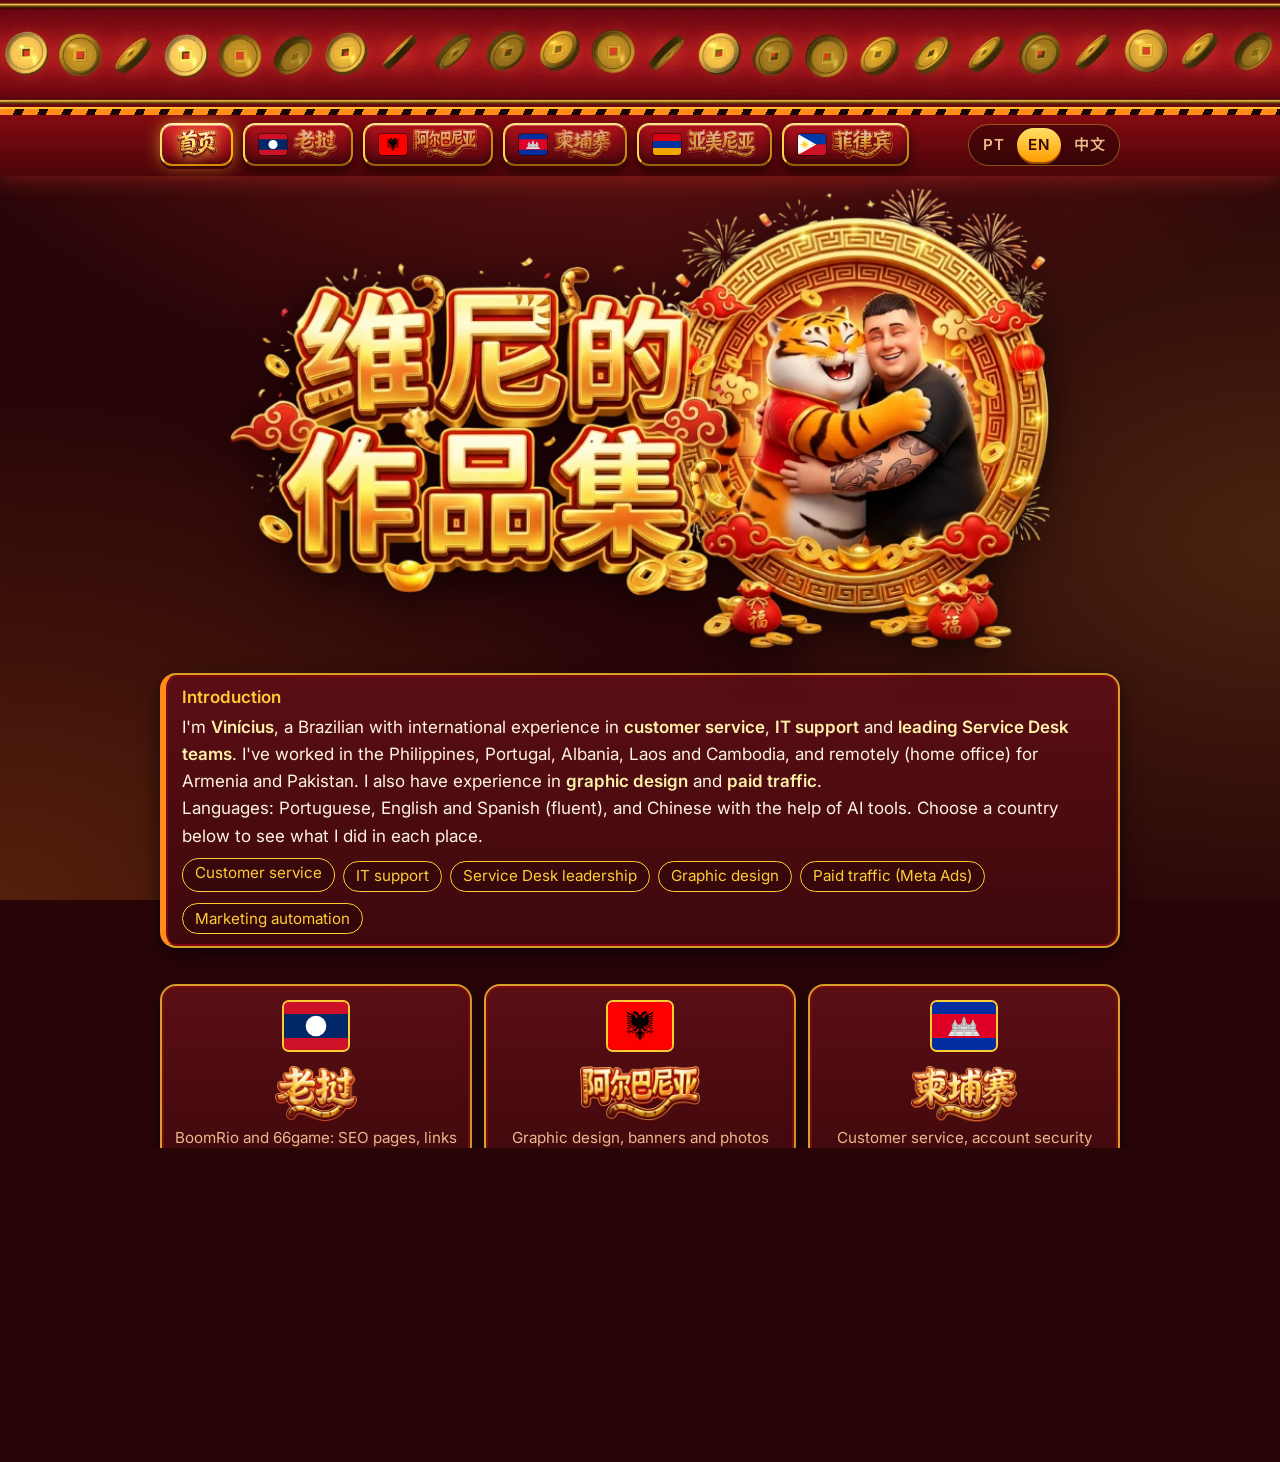
==== commit b1355448: "Restructure the site as a Go project (server + static generator) Co-Authored-By: Claude Sonnet 5.5 <" ====
--- a/docs/index.html
+++ b/docs/index.html
@@ -4,11 +4,14 @@
 <meta charset="utf-8">
 <meta name="viewport" content="width=device-width, initial-scale=1, viewport-fit=cover">
 <title>Início — Vinícius</title>
-<meta name="description" content="Portfólio de Vinícius: atendimento ao cliente, suporte de TI, liderança de Service Desk, design gráfico e SEO, com experiência em Laos, Albânia, Camboja, Armênia e Filipinas." data-i18n-content="meta.description">
+<meta name="description" content="Portfólio de Vinícius: atendimento ao cliente, suporte de TI, liderança de Service Desk, design gráfico e SEO, com experiência em Laos, Albânia, Camboja, Armênia e Filipinas.">
 <meta name="theme-color" content="#4a0508">
 <meta name="color-scheme" content="dark">
 <meta property="og:type" content="profile">
 <meta property="og:title" content="Vinícius">
+<link rel="alternate" hreflang="pt" href="pt/">
+<link rel="alternate" hreflang="en" href="en/">
+<link rel="alternate" hreflang="zh" href="zh/">
 <meta property="og:description" content="Portfólio de Vinícius: atendimento ao cliente, suporte de TI, liderança de Service Desk, design gráfico e SEO, com experiência em Laos, Albânia, Camboja, Armênia e Filipinas.">
 <meta property="og:image" content="assets/og-image.jpg">
 <meta name="twitter:card" content="summary_large_image">
@@ -26,20 +29,20 @@
 <a class="skip-link" href="#main" data-i18n="ui.skip">Ir para o conteúdo principal</a>
 <div class="vidbar" role="presentation"><video id="coin-strip" muted loop playsinline preload="metadata" poster="assets/video/coins-poster.webp" disablepictureinpicture aria-hidden="true" tabindex="-1" width="3840" height="320"><source src="assets/video/coins-4k.mp4" type="video/mp4"></video></div>
 <header class="site-header">
-<nav class="site-nav" aria-label="Navegação principal" data-i18n-aria="ui.nav">
-<ul class="tabs" role="list"><li><a class="tab" href="#home" data-route-link="home"><img class="cn" src="assets/img/nav/home.webp" width="163" height="120" alt="Início" data-i18n-alt="country.home" decoding="async"></a></li><li><a class="tab" href="#laos" data-route-link="laos"><img class="flag" src="assets/flags/la.svg" alt="" width="28" height="21" decoding="async"><img class="cn" src="assets/img/nav/la.webp" width="175" height="120" alt="Laos" data-i18n-alt="country.laos" decoding="async"></a></li><li><a class="tab" href="#albania" data-route-link="albania"><img class="flag" src="assets/flags/al.svg" alt="" width="28" height="21" decoding="async"><img class="cn" src="assets/img/nav/al.webp" width="256" height="120" alt="Albânia" data-i18n-alt="country.albania" decoding="async"></a></li><li><a class="tab" href="#cambodia" data-route-link="cambodia"><img class="flag" src="assets/flags/kh.svg" alt="" width="28" height="21" decoding="async"><img class="cn" src="assets/img/nav/kh.webp" width="229" height="120" alt="Camboja" data-i18n-alt="country.cambodia" decoding="async"></a></li><li><a class="tab" href="#armenia" data-route-link="armenia"><img class="flag" src="assets/flags/am.svg" alt="" width="28" height="21" decoding="async"><img class="cn" src="assets/img/nav/am.webp" width="273" height="120" alt="Armênia" data-i18n-alt="country.armenia" decoding="async"></a></li><li><a class="tab" href="#philippines" data-route-link="philippines"><img class="flag" src="assets/flags/ph.svg" alt="" width="28" height="21" decoding="async"><img class="cn" src="assets/img/nav/ph.webp" width="244" height="120" alt="Filipinas" data-i18n-alt="country.philippines" decoding="async"></a></li></ul>
-<div class="lang" role="group" aria-label="Idioma" data-i18n-aria="ui.lang"><button type="button" data-lang="pt" lang="pt" aria-pressed="false">PT</button><button type="button" data-lang="en" lang="en" aria-pressed="false">EN</button><button type="button" data-lang="zh" lang="zh" aria-pressed="false">中文</button></div>
+<nav class="site-nav" aria-label="Navegação principal">
+<ul class="tabs" role="list"><li><a class="tab" href="#home" data-route-link="home"><img class="cn" src="assets/img/nav/home.webp" width="163" height="120" alt="Início" decoding="async"></a></li><li><a class="tab" href="#laos" data-route-link="laos"><img class="flag" src="assets/flags/la.svg" alt="" width="28" height="21" decoding="async"><img class="cn" src="assets/img/nav/la.webp" width="175" height="120" alt="Laos" decoding="async"></a></li><li><a class="tab" href="#albania" data-route-link="albania"><img class="flag" src="assets/flags/al.svg" alt="" width="28" height="21" decoding="async"><img class="cn" src="assets/img/nav/al.webp" width="256" height="120" alt="Albânia" decoding="async"></a></li><li><a class="tab" href="#cambodia" data-route-link="cambodia"><img class="flag" src="assets/flags/kh.svg" alt="" width="28" height="21" decoding="async"><img class="cn" src="assets/img/nav/kh.webp" width="229" height="120" alt="Camboja" decoding="async"></a></li><li><a class="tab" href="#armenia" data-route-link="armenia"><img class="flag" src="assets/flags/am.svg" alt="" width="28" height="21" decoding="async"><img class="cn" src="assets/img/nav/am.webp" width="273" height="120" alt="Armênia" decoding="async"></a></li><li><a class="tab" href="#philippines" data-route-link="philippines"><img class="flag" src="assets/flags/ph.svg" alt="" width="28" height="21" decoding="async"><img class="cn" src="assets/img/nav/ph.webp" width="244" height="120" alt="Filipinas" decoding="async"></a></li></ul>
+<div class="lang" role="group" aria-label="Idioma"><button type="button" data-lang="pt" lang="pt" aria-pressed="false">PT</button><button type="button" data-lang="en" lang="en" aria-pressed="false">EN</button><button type="button" data-lang="zh" lang="zh" aria-pressed="false">中文</button></div>
 </nav>
 </header>
 <main id="main" tabindex="-1">
 <article class="view" id="view-home" data-route="home" hidden>
 <div class="herobanner"><h1 class="sr-only" tabindex="-1" data-i18n="home.h1">Vinícius — Portfólio</h1>
-<img class="hb-one" src="assets/img/ui/hero.webp" width="790" height="444" alt="Banner do portfólio com ilustração de um tigre da fortuna" data-i18n-alt="home.hero.alt" fetchpriority="high" decoding="async"></div>
+<img class="hb-one" src="assets/img/ui/hero.webp" width="790" height="444" alt="Banner do portfólio com ilustração de um tigre da fortuna" fetchpriority="high" decoding="async"></div>
 <section class="section" aria-labelledby="intro-h"><div class="explain reveal"><h2 id="intro-h" class="explain-title" data-i18n="home.intro.title">Apresentação</h2>
 <p data-i18n-html="home.intro.body">Sou o <b>Vinícius</b>, brasileiro, com experiência internacional em <b>atendimento ao cliente</b>, <b>suporte de TI</b> e <b>liderança de equipes de Service Desk</b>. Já trabalhei nas Filipinas, em Portugal, na Albânia, em Laos e no Camboja, e em home office para a Armênia e o Paquistão. Também tenho experiência com <b>design gráfico</b> e <b>tráfego pago</b>.<br>
 Idiomas: português, inglês e espanhol (fluentes), e chinês com apoio de ferramentas de IA. Escolha um país abaixo para ver o que fiz em cada lugar.</p>
 <ul class="tags" role="list"><li data-i18n="home.skill.0">Atendimento ao cliente</li><li data-i18n="home.skill.1">Suporte de TI</li><li data-i18n="home.skill.2">Liderança de Service Desk</li><li data-i18n="home.skill.3">Design gráfico</li><li data-i18n="home.skill.4">Tráfego pago (Meta Ads)</li><li data-i18n="home.skill.5">Automação de marketing</li></ul></div></section>
-<section class="section" aria-label="Países" data-i18n-aria="home.countries"><div class="grid"><a class="card homecard reveal" href="#laos"><img class="flag flag-xl" src="assets/flags/la.svg" alt="" width="64" height="48" decoding="async"><h3><img class="cn cn-lg" src="assets/img/nav/la.webp" width="175" height="120" alt="Laos" data-i18n-alt="country.laos" decoding="async"></h3><p data-i18n="home.card.laos">BoomRio e 66game: páginas de SEO, links e screenshots.</p></a><a class="card homecard reveal" href="#albania"><img class="flag flag-xl" src="assets/flags/al.svg" alt="" width="64" height="48" decoding="async"><h3><img class="cn cn-lg" src="assets/img/nav/al.webp" width="256" height="120" alt="Albânia" data-i18n-alt="country.albania" decoding="async"></h3><p data-i18n="home.card.albania">Design gráfico, banners e fotos da estadia.</p></a><a class="card homecard reveal" href="#cambodia"><img class="flag flag-xl" src="assets/flags/kh.svg" alt="" width="64" height="48" decoding="async"><h3><img class="cn cn-lg" src="assets/img/nav/kh.webp" width="229" height="120" alt="Camboja" data-i18n-alt="country.cambodia" decoding="async"></h3><p data-i18n="home.card.cambodia">Atendimento ao cliente, segurança de contas e análise de saques.</p></a><a class="card homecard reveal" href="#armenia"><img class="flag flag-xl" src="assets/flags/am.svg" alt="" width="64" height="48" decoding="async"><h3><img class="cn cn-lg" src="assets/img/nav/am.webp" width="273" height="120" alt="Armênia" data-i18n-alt="country.armenia" decoding="async"></h3><p data-i18n="home.card.armenia">Service Desk em home office, no Brasil e nas plataformas do Paquistão.</p></a><a class="card homecard reveal" href="#philippines"><img class="flag flag-xl" src="assets/flags/ph.svg" alt="" width="64" height="48" decoding="async"><h3><img class="cn cn-lg" src="assets/img/nav/ph.webp" width="244" height="120" alt="Filipinas" data-i18n-alt="country.philippines" decoding="async"></h3><p data-i18n="home.card.philippines">Análise de qualidade, design gráfico e suporte de TI em Manila.</p></a></div></section>
+<section class="section" aria-label="Países"><div class="grid"><a class="card homecard reveal" href="#laos"><img class="flag flag-xl" src="assets/flags/la.svg" alt="" width="64" height="48" decoding="async"><h3><img class="cn cn-lg" src="assets/img/nav/la.webp" width="175" height="120" alt="Laos" decoding="async"></h3><p data-i18n="home.card.laos">BoomRio e 66game: páginas de SEO, links e screenshots.</p></a><a class="card homecard reveal" href="#albania"><img class="flag flag-xl" src="assets/flags/al.svg" alt="" width="64" height="48" decoding="async"><h3><img class="cn cn-lg" src="assets/img/nav/al.webp" width="256" height="120" alt="Albânia" decoding="async"></h3><p data-i18n="home.card.albania">Design gráfico, banners e fotos da estadia.</p></a><a class="card homecard reveal" href="#cambodia"><img class="flag flag-xl" src="assets/flags/kh.svg" alt="" width="64" height="48" decoding="async"><h3><img class="cn cn-lg" src="assets/img/nav/kh.webp" width="229" height="120" alt="Camboja" decoding="async"></h3><p data-i18n="home.card.cambodia">Atendimento ao cliente, segurança de contas e análise de saques.</p></a><a class="card homecard reveal" href="#armenia"><img class="flag flag-xl" src="assets/flags/am.svg" alt="" width="64" height="48" decoding="async"><h3><img class="cn cn-lg" src="assets/img/nav/am.webp" width="273" height="120" alt="Armênia" decoding="async"></h3><p data-i18n="home.card.armenia">Service Desk em home office, no Brasil e nas plataformas do Paquistão.</p></a><a class="card homecard reveal" href="#philippines"><img class="flag flag-xl" src="assets/flags/ph.svg" alt="" width="64" height="48" decoding="async"><h3><img class="cn cn-lg" src="assets/img/nav/ph.webp" width="244" height="120" alt="Filipinas" decoding="async"></h3><p data-i18n="home.card.philippines">Análise de qualidade, design gráfico e suporte de TI em Manila.</p></a></div></section>
 </article>
 <article class="view" id="view-laos" data-route="laos" hidden>
 <header class="hero">
@@ -60,37 +63,37 @@
 </section><section class="section" aria-labelledby="screens-h">
 <h2 id="screens-h" data-i18n="laos.screens.title">Screenshots</h2><p class="sub" data-i18n="laos.screens.sub">Capturas de tela dos trabalhos</p>
 <h3 class="grp" data-i18n="laos.group">SEO · BOOM</h3><div class="grid grid-shots"><figure class="shot reveal">
-<button type="button" class="shot-btn" data-lightbox="seo" data-full="assets/img/laos/seo-planning-719.webp" data-w="719" data-h="1001" data-i18n-aria="ui.zoom" aria-label="Ampliar imagem">
-<img src="assets/img/laos/seo-planning-480.webp" srcset="assets/img/laos/seo-planning-480.webp 480w, assets/img/laos/seo-planning-719.webp 719w" sizes="(min-width: 1000px) 300px, (min-width: 600px) 45vw, 92vw" width="719" height="1001" alt="Planejamento de nova plataforma" data-i18n-alt="laos.s1.title" loading="lazy" decoding="async"></button>
+<button type="button" class="shot-btn" data-lightbox="seo" data-full="assets/img/laos/seo-planning-719.webp" data-w="719" data-h="1001" aria-label="Ampliar imagem" data-i18n-aria="ui.zoom">
+<img src="assets/img/laos/seo-planning-480.webp" srcset="assets/img/laos/seo-planning-480.webp 480w, assets/img/laos/seo-planning-719.webp 719w" sizes="(min-width: 1000px) 300px, (min-width: 600px) 45vw, 92vw" width="719" height="1001" alt="Planejamento de nova plataforma" loading="lazy" decoding="async"></button>
 <figcaption><b data-i18n="laos.s1.title">Planejamento de nova plataforma</b><span data-i18n="laos.s1.desc">Conversa de equipe sobre limites de envio e ideias de nomes para uma nova plataforma.</span></figcaption>
 </figure><figure class="shot reveal">
-<button type="button" class="shot-btn" data-lightbox="seo" data-full="assets/img/laos/seo-team-1223.webp" data-w="1223" data-h="1004" data-i18n-aria="ui.zoom" aria-label="Ampliar imagem">
-<img src="assets/img/laos/seo-team-960.webp" srcset="assets/img/laos/seo-team-480.webp 480w, assets/img/laos/seo-team-960.webp 960w, assets/img/laos/seo-team-1223.webp 1223w" sizes="(min-width: 1000px) 300px, (min-width: 600px) 45vw, 92vw" width="1223" height="1004" alt="Grupo BOOM TEAM" data-i18n-alt="laos.s2.title" loading="lazy" decoding="async"></button>
+<button type="button" class="shot-btn" data-lightbox="seo" data-full="assets/img/laos/seo-team-1223.webp" data-w="1223" data-h="1004" aria-label="Ampliar imagem" data-i18n-aria="ui.zoom">
+<img src="assets/img/laos/seo-team-960.webp" srcset="assets/img/laos/seo-team-480.webp 480w, assets/img/laos/seo-team-960.webp 960w, assets/img/laos/seo-team-1223.webp 1223w" sizes="(min-width: 1000px) 300px, (min-width: 600px) 45vw, 92vw" width="1223" height="1004" alt="Grupo BOOM TEAM" loading="lazy" decoding="async"></button>
 <figcaption><b data-i18n="laos.s2.title">Grupo BOOM TEAM</b><span data-i18n="laos.s2.desc">Grupo de promoção com relatório de desempenho e orientações para a equipe.</span></figcaption>
 </figure><figure class="shot reveal">
-<button type="button" class="shot-btn" data-lightbox="seo" data-full="assets/img/laos/seo-channel-1235.webp" data-w="1235" data-h="1034" data-i18n-aria="ui.zoom" aria-label="Ampliar imagem">
-<img src="assets/img/laos/seo-channel-960.webp" srcset="assets/img/laos/seo-channel-480.webp 480w, assets/img/laos/seo-channel-960.webp 960w, assets/img/laos/seo-channel-1235.webp 1235w" sizes="(min-width: 1000px) 300px, (min-width: 600px) 45vw, 92vw" width="1235" height="1034" alt="Canal oficial BoomRio" data-i18n-alt="laos.s3.title" loading="lazy" decoding="async"></button>
+<button type="button" class="shot-btn" data-lightbox="seo" data-full="assets/img/laos/seo-channel-1235.webp" data-w="1235" data-h="1034" aria-label="Ampliar imagem" data-i18n-aria="ui.zoom">
+<img src="assets/img/laos/seo-channel-960.webp" srcset="assets/img/laos/seo-channel-480.webp 480w, assets/img/laos/seo-channel-960.webp 960w, assets/img/laos/seo-channel-1235.webp 1235w" sizes="(min-width: 1000px) 300px, (min-width: 600px) 45vw, 92vw" width="1235" height="1034" alt="Canal oficial BoomRio" loading="lazy" decoding="async"></button>
 <figcaption><b data-i18n="laos.s3.title">Canal oficial BoomRio</b><span data-i18n="laos.s3.desc">Canal com 3.702 inscritos e publicação com códigos de resgate.</span></figcaption>
 </figure><figure class="shot reveal">
-<button type="button" class="shot-btn" data-lightbox="seo" data-full="assets/img/laos/seo-archive-1191.webp" data-w="1191" data-h="1023" data-i18n-aria="ui.zoom" aria-label="Ampliar imagem">
-<img src="assets/img/laos/seo-archive-960.webp" srcset="assets/img/laos/seo-archive-480.webp 480w, assets/img/laos/seo-archive-960.webp 960w, assets/img/laos/seo-archive-1191.webp 1191w" sizes="(min-width: 1000px) 300px, (min-width: 600px) 45vw, 92vw" width="1191" height="1023" alt="Conversas arquivadas" data-i18n-alt="laos.s4.title" loading="lazy" decoding="async"></button>
+<button type="button" class="shot-btn" data-lightbox="seo" data-full="assets/img/laos/seo-archive-1191.webp" data-w="1191" data-h="1023" aria-label="Ampliar imagem" data-i18n-aria="ui.zoom">
+<img src="assets/img/laos/seo-archive-960.webp" srcset="assets/img/laos/seo-archive-480.webp 480w, assets/img/laos/seo-archive-960.webp 960w, assets/img/laos/seo-archive-1191.webp 1191w" sizes="(min-width: 1000px) 300px, (min-width: 600px) 45vw, 92vw" width="1191" height="1023" alt="Conversas arquivadas" loading="lazy" decoding="async"></button>
 <figcaption><b data-i18n="laos.s4.title">Conversas arquivadas</b><span data-i18n="laos.s4.desc">Lista de contatos e conversa sobre dias trabalhados e pagamento.</span></figcaption>
 </figure><figure class="shot reveal">
-<button type="button" class="shot-btn" data-lightbox="seo" data-full="assets/img/laos/seo-google-591.webp" data-w="591" data-h="1280" data-i18n-aria="ui.zoom" aria-label="Ampliar imagem">
-<img src="assets/img/laos/seo-google-480.webp" srcset="assets/img/laos/seo-google-480.webp 480w, assets/img/laos/seo-google-591.webp 591w" sizes="(min-width: 1000px) 300px, (min-width: 600px) 45vw, 92vw" width="591" height="1280" alt="Primeiro lugar no Google" data-i18n-alt="laos.s5.title" loading="lazy" decoding="async"></button>
+<button type="button" class="shot-btn" data-lightbox="seo" data-full="assets/img/laos/seo-google-591.webp" data-w="591" data-h="1280" aria-label="Ampliar imagem" data-i18n-aria="ui.zoom">
+<img src="assets/img/laos/seo-google-480.webp" srcset="assets/img/laos/seo-google-480.webp 480w, assets/img/laos/seo-google-591.webp 591w" sizes="(min-width: 1000px) 300px, (min-width: 600px) 45vw, 92vw" width="591" height="1280" alt="Primeiro lugar no Google" loading="lazy" decoding="async"></button>
 <figcaption><b data-i18n="laos.s5.title">Primeiro lugar no Google</b><span data-i18n="laos.s5.desc">Busca por “boomrio”: uma das páginas de SEO aparece em primeiro lugar nos resultados.</span></figcaption>
 </figure><figure class="shot reveal">
-<button type="button" class="shot-btn" data-lightbox="seo" data-full="assets/img/laos/seo-instagram-591.webp" data-w="591" data-h="1280" data-i18n-aria="ui.zoom" aria-label="Ampliar imagem">
-<img src="assets/img/laos/seo-instagram-480.webp" srcset="assets/img/laos/seo-instagram-480.webp 480w, assets/img/laos/seo-instagram-591.webp 591w" sizes="(min-width: 1000px) 300px, (min-width: 600px) 45vw, 92vw" width="591" height="1280" alt="Arte para Instagram" data-i18n-alt="laos.s6.title" loading="lazy" decoding="async"></button>
+<button type="button" class="shot-btn" data-lightbox="seo" data-full="assets/img/laos/seo-instagram-591.webp" data-w="591" data-h="1280" aria-label="Ampliar imagem" data-i18n-aria="ui.zoom">
+<img src="assets/img/laos/seo-instagram-480.webp" srcset="assets/img/laos/seo-instagram-480.webp 480w, assets/img/laos/seo-instagram-591.webp 591w" sizes="(min-width: 1000px) 300px, (min-width: 600px) 45vw, 92vw" width="591" height="1280" alt="Arte para Instagram" loading="lazy" decoding="async"></button>
 <figcaption><b data-i18n="laos.s6.title">Arte para Instagram</b><span data-i18n="laos.s6.desc">Story criado para a BoomRio, convidando pessoas a se tornarem agentes.</span></figcaption>
 </figure><figure class="shot reveal">
-<button type="button" class="shot-btn" data-lightbox="seo" data-full="assets/img/laos/seo-telegram-vip-591.webp" data-w="591" data-h="1280" data-i18n-aria="ui.zoom" aria-label="Ampliar imagem">
-<img src="assets/img/laos/seo-telegram-vip-480.webp" srcset="assets/img/laos/seo-telegram-vip-480.webp 480w, assets/img/laos/seo-telegram-vip-591.webp 591w" sizes="(min-width: 1000px) 300px, (min-width: 600px) 45vw, 92vw" width="591" height="1280" alt="Grupo VIP no Telegram" data-i18n-alt="laos.s7.title" loading="lazy" decoding="async"></button>
+<button type="button" class="shot-btn" data-lightbox="seo" data-full="assets/img/laos/seo-telegram-vip-591.webp" data-w="591" data-h="1280" aria-label="Ampliar imagem" data-i18n-aria="ui.zoom">
+<img src="assets/img/laos/seo-telegram-vip-480.webp" srcset="assets/img/laos/seo-telegram-vip-480.webp 480w, assets/img/laos/seo-telegram-vip-591.webp 591w" sizes="(min-width: 1000px) 300px, (min-width: 600px) 45vw, 92vw" width="591" height="1280" alt="Grupo VIP no Telegram" loading="lazy" decoding="async"></button>
 <figcaption><b data-i18n="laos.s7.title">Grupo VIP no Telegram</b><span data-i18n="laos.s7.desc">Mensagem fixada com código de resgate e regras de bônus.</span></figcaption>
-</figure><figure class="shot shot-video reveal"><video controls playsinline preload="none" poster="assets/video/promo-poster.webp" width="540" height="960" data-i18n-aria="laos.s8.title" aria-label="Vídeo promocional"><source src="assets/video/promo.mp4" type="video/mp4"></video>
+</figure><figure class="shot shot-video reveal"><video controls playsinline preload="none" poster="assets/video/promo-poster.webp" width="540" height="960" aria-label="Vídeo promocional" data-i18n-aria="laos.s8.title"><source src="assets/video/promo.mp4" type="video/mp4"></video>
 <figcaption><b data-i18n="laos.s8.title">Vídeo promocional</b><span data-i18n="laos.s8.desc">Animação curta de 5 segundos criada para divulgação.</span></figcaption></figure><figure class="shot reveal">
-<button type="button" class="shot-btn" data-lightbox="seo" data-full="assets/img/laos/seo-github-1265.webp" data-w="1265" data-h="919" data-i18n-aria="ui.zoom" aria-label="Ampliar imagem">
-<img src="assets/img/laos/seo-github-960.webp" srcset="assets/img/laos/seo-github-480.webp 480w, assets/img/laos/seo-github-960.webp 960w, assets/img/laos/seo-github-1265.webp 1265w" sizes="(min-width: 1000px) 300px, (min-width: 600px) 45vw, 92vw" width="1265" height="919" alt="Perfil no GitHub" data-i18n-alt="laos.s9.title" loading="lazy" decoding="async"></button>
+<button type="button" class="shot-btn" data-lightbox="seo" data-full="assets/img/laos/seo-github-1265.webp" data-w="1265" data-h="919" aria-label="Ampliar imagem" data-i18n-aria="ui.zoom">
+<img src="assets/img/laos/seo-github-960.webp" srcset="assets/img/laos/seo-github-480.webp 480w, assets/img/laos/seo-github-960.webp 960w, assets/img/laos/seo-github-1265.webp 1265w" sizes="(min-width: 1000px) 300px, (min-width: 600px) 45vw, 92vw" width="1265" height="919" alt="Perfil no GitHub" loading="lazy" decoding="async"></button>
 <figcaption><b data-i18n="laos.s9.title">Perfil no GitHub</b><span data-i18n="laos.s9.desc">Conta boomrioseo-dev com 45 repositórios e 341 contribuições no último ano.</span></figcaption>
 </figure></div>
 </section>
@@ -101,25 +104,25 @@
 <p data-i18n="albania.lede">Trabalhos de design gráfico e registros da estadia no local.</p>
 </header><div class="section"><dl class="facts reveal"><div><dt data-i18n="fact.company">Empresa</dt><dd>BRILLIANT ENTERTAINMENT</dd></div><div><dt data-i18n="fact.role">Cargo</dt><dd data-i18n="role.itpt">Analista de TI e Tráfego Pago</dd></div><div><dt data-i18n="fact.period">Período</dt><dd data-i18n="period.al">Out 2024 – Mai 2025</dd></div><div><dt data-i18n="fact.place">Local</dt><dd data-i18n="place.al">Albânia</dd></div></dl><aside class="explain reveal"><h3 data-i18n="albania.time.title">Sobre a minha passagem</h3><div data-i18n-html="albania.time.body">Trabalhei como <b>Analista de TI e Tráfego Pago</b> na BRILLIANT ENTERTAINMENT, na Albânia, de outubro de 2024 a maio de 2025. Além do design gráfico, atuei com tráfego pago (Meta Ads), automação de marketing e suporte de TI.</div></aside><aside class="explain reveal"><h3 data-i18n="albania.about.title">Sobre o trabalho</h3><div data-i18n-html="albania.about.body">Na Albânia realizei trabalhos de design gráfico, como banners para SEO, para Instagram e outros materiais de divulgação, além de fotografias da estadia no local. Abaixo estão os banners, organizados por plataforma, e os registros do período.</div></aside></div><section class="section" aria-labelledby="banners-h">
 <h2 id="banners-h" data-i18n="albania.banners.title">Banners e artes de divulgação</h2>
-<h3 class="grp">J6.Game</h3><div class="grid grid-banners"><figure class="shot sq reveal"><button type="button" class="shot-btn" data-lightbox="banners" data-full="assets/img/albania/rooster-800.webp" data-w="800" data-h="800" data-i18n-aria="ui.zoom" aria-label="Ampliar imagem"><img src="assets/img/albania/rooster-400.webp" srcset="assets/img/albania/rooster-400.webp 400w, assets/img/albania/rooster-800.webp 800w" sizes="(min-width: 1000px) 230px, (min-width: 600px) 30vw, 46vw" width="800" height="800" alt="J6.Game — Galo e ninho" loading="lazy" decoding="async"></button>
-<figcaption><b data-i18n="albania.rooster">Galo e ninho</b><span data-i18n="albania.banner.desc">Banner de divulgação.</span></figcaption></figure><figure class="shot sq reveal"><button type="button" class="shot-btn" data-lightbox="banners" data-full="assets/img/albania/jungle-800.webp" data-w="800" data-h="800" data-i18n-aria="ui.zoom" aria-label="Ampliar imagem"><img src="assets/img/albania/jungle-400.webp" srcset="assets/img/albania/jungle-400.webp 400w, assets/img/albania/jungle-800.webp 800w" sizes="(min-width: 1000px) 230px, (min-width: 600px) 30vw, 46vw" width="800" height="800" alt="J6.Game — Selva e lêmures" loading="lazy" decoding="async"></button>
-<figcaption><b data-i18n="albania.jungle">Selva e lêmures</b><span data-i18n="albania.banner.desc">Banner de divulgação.</span></figcaption></figure><figure class="shot sq reveal"><button type="button" class="shot-btn" data-lightbox="banners" data-full="assets/img/albania/waterfall-800.webp" data-w="800" data-h="800" data-i18n-aria="ui.zoom" aria-label="Ampliar imagem"><img src="assets/img/albania/waterfall-400.webp" srcset="assets/img/albania/waterfall-400.webp 400w, assets/img/albania/waterfall-800.webp 800w" sizes="(min-width: 1000px) 230px, (min-width: 600px) 30vw, 46vw" width="800" height="800" alt="J6.Game — Cachoeira e arara" loading="lazy" decoding="async"></button>
-<figcaption><b data-i18n="albania.waterfall">Cachoeira e arara</b><span data-i18n="albania.banner.desc">Banner de divulgação.</span></figcaption></figure></div><h3 class="grp">Z9.Game</h3><div class="grid grid-banners"><figure class="shot sq reveal"><button type="button" class="shot-btn" data-lightbox="banners" data-full="assets/img/albania/pirate-800.webp" data-w="800" data-h="800" data-i18n-aria="ui.zoom" aria-label="Ampliar imagem"><img src="assets/img/albania/pirate-400.webp" srcset="assets/img/albania/pirate-400.webp 400w, assets/img/albania/pirate-800.webp 800w" sizes="(min-width: 1000px) 230px, (min-width: 600px) 30vw, 46vw" width="800" height="800" alt="Z9.Game — Tema pirata" loading="lazy" decoding="async"></button>
-<figcaption><b data-i18n="albania.pirate">Tema pirata</b><span data-i18n="albania.banner.desc">Banner de divulgação.</span></figcaption></figure><figure class="shot sq reveal"><button type="button" class="shot-btn" data-lightbox="banners" data-full="assets/img/albania/leprechaun-800.webp" data-w="800" data-h="800" data-i18n-aria="ui.zoom" aria-label="Ampliar imagem"><img src="assets/img/albania/leprechaun-400.webp" srcset="assets/img/albania/leprechaun-400.webp 400w, assets/img/albania/leprechaun-800.webp 800w" sizes="(min-width: 1000px) 230px, (min-width: 600px) 30vw, 46vw" width="800" height="800" alt="Z9.Game — Duende e pote de ouro" loading="lazy" decoding="async"></button>
-<figcaption><b data-i18n="albania.leprechaun">Duende e pote de ouro</b><span data-i18n="albania.banner.desc">Banner de divulgação.</span></figcaption></figure><figure class="shot sq reveal"><button type="button" class="shot-btn" data-lightbox="banners" data-full="assets/img/albania/western-1082.webp" data-w="1082" data-h="1080" data-i18n-aria="ui.zoom" aria-label="Ampliar imagem"><img src="assets/img/albania/western-400.webp" srcset="assets/img/albania/western-400.webp 400w, assets/img/albania/western-1082.webp 1082w" sizes="(min-width: 1000px) 230px, (min-width: 600px) 30vw, 46vw" width="1082" height="1080" alt="Z9.Game — Tema faroeste" loading="lazy" decoding="async"></button>
-<figcaption><b data-i18n="albania.western">Tema faroeste</b><span data-i18n="albania.banner.desc">Banner de divulgação.</span></figcaption></figure><figure class="shot sq reveal"><button type="button" class="shot-btn" data-lightbox="banners" data-full="assets/img/albania/fortune-god-800.webp" data-w="800" data-h="800" data-i18n-aria="ui.zoom" aria-label="Ampliar imagem"><img src="assets/img/albania/fortune-god-400.webp" srcset="assets/img/albania/fortune-god-400.webp 400w, assets/img/albania/fortune-god-800.webp 800w" sizes="(min-width: 1000px) 230px, (min-width: 600px) 30vw, 46vw" width="800" height="800" alt="Z9.Game — Tigre e deus da fortuna" loading="lazy" decoding="async"></button>
-<figcaption><b data-i18n="albania.fortune-god">Tigre e deus da fortuna</b><span data-i18n="albania.banner.desc">Banner de divulgação.</span></figcaption></figure><figure class="shot sq reveal"><button type="button" class="shot-btn" data-lightbox="banners" data-full="assets/img/albania/floating-market-800.webp" data-w="800" data-h="800" data-i18n-aria="ui.zoom" aria-label="Ampliar imagem"><img src="assets/img/albania/floating-market-400.webp" srcset="assets/img/albania/floating-market-400.webp 400w, assets/img/albania/floating-market-800.webp 800w" sizes="(min-width: 1000px) 230px, (min-width: 600px) 30vw, 46vw" width="800" height="800" alt="Z9.Game — Mercado flutuante" loading="lazy" decoding="async"></button>
-<figcaption><b data-i18n="albania.floating-market">Mercado flutuante</b><span data-i18n="albania.banner.desc">Banner de divulgação.</span></figcaption></figure></div><h3 class="grp">T9.Game</h3><div class="grid grid-banners"><figure class="shot sq reveal"><button type="button" class="shot-btn" data-lightbox="banners" data-full="assets/img/albania/tiger-mouse-800.webp" data-w="800" data-h="800" data-i18n-aria="ui.zoom" aria-label="Ampliar imagem"><img src="assets/img/albania/tiger-mouse-400.webp" srcset="assets/img/albania/tiger-mouse-400.webp 400w, assets/img/albania/tiger-mouse-800.webp 800w" sizes="(min-width: 1000px) 230px, (min-width: 600px) 30vw, 46vw" width="800" height="800" alt="T9.Game — Tigre e rato" loading="lazy" decoding="async"></button>
-<figcaption><b data-i18n="albania.tiger-mouse">Tigre e rato</b><span data-i18n="albania.banner.desc">Banner de divulgação.</span></figcaption></figure><figure class="shot sq reveal"><button type="button" class="shot-btn" data-lightbox="banners" data-full="assets/img/albania/penguin-800.webp" data-w="800" data-h="800" data-i18n-aria="ui.zoom" aria-label="Ampliar imagem"><img src="assets/img/albania/penguin-400.webp" srcset="assets/img/albania/penguin-400.webp 400w, assets/img/albania/penguin-800.webp 800w" sizes="(min-width: 1000px) 230px, (min-width: 600px) 30vw, 46vw" width="800" height="800" alt="T9.Game — Pinguim no gelo" loading="lazy" decoding="async"></button>
-<figcaption><b data-i18n="albania.penguin">Pinguim no gelo</b><span data-i18n="albania.banner.desc">Banner de divulgação.</span></figcaption></figure><figure class="shot sq reveal"><button type="button" class="shot-btn" data-lightbox="banners" data-full="assets/img/albania/ganesha-800.webp" data-w="800" data-h="800" data-i18n-aria="ui.zoom" aria-label="Ampliar imagem"><img src="assets/img/albania/ganesha-400.webp" srcset="assets/img/albania/ganesha-400.webp 400w, assets/img/albania/ganesha-800.webp 800w" sizes="(min-width: 1000px) 230px, (min-width: 600px) 30vw, 46vw" width="800" height="800" alt="T9.Game — Ganesha dourado" loading="lazy" decoding="async"></button>
-<figcaption><b data-i18n="albania.ganesha">Ganesha dourado</b><span data-i18n="albania.banner.desc">Banner de divulgação.</span></figcaption></figure><figure class="shot sq reveal"><button type="button" class="shot-btn" data-lightbox="banners" data-full="assets/img/albania/piglet-800.webp" data-w="800" data-h="800" data-i18n-aria="ui.zoom" aria-label="Ampliar imagem"><img src="assets/img/albania/piglet-400.webp" srcset="assets/img/albania/piglet-400.webp 400w, assets/img/albania/piglet-800.webp 800w" sizes="(min-width: 1000px) 230px, (min-width: 600px) 30vw, 46vw" width="800" height="800" alt="T9.Game — Porquinho dourado" loading="lazy" decoding="async"></button>
-<figcaption><b data-i18n="albania.piglet">Porquinho dourado</b><span data-i18n="albania.banner.desc">Banner de divulgação.</span></figcaption></figure><figure class="shot sq reveal"><button type="button" class="shot-btn" data-lightbox="banners" data-full="assets/img/albania/dragon-800.webp" data-w="800" data-h="800" data-i18n-aria="ui.zoom" aria-label="Ampliar imagem"><img src="assets/img/albania/dragon-400.webp" srcset="assets/img/albania/dragon-400.webp 400w, assets/img/albania/dragon-800.webp 800w" sizes="(min-width: 1000px) 230px, (min-width: 600px) 30vw, 46vw" width="800" height="800" alt="T9.Game — Dragão" loading="lazy" decoding="async"></button>
+<h3 class="grp">J6.Game</h3><div class="grid grid-banners"><figure class="shot sq reveal"><button type="button" class="shot-btn" data-lightbox="banners" data-full="assets/img/albania/rooster-800.webp" data-w="800" data-h="800" aria-label="Ampliar imagem" data-i18n-aria="ui.zoom"><img src="assets/img/albania/rooster-400.webp" srcset="assets/img/albania/rooster-400.webp 400w, assets/img/albania/rooster-800.webp 800w" sizes="(min-width: 1000px) 230px, (min-width: 600px) 30vw, 46vw" width="800" height="800" alt="J6.Game — Galo e ninho" loading="lazy" decoding="async"></button>
+<figcaption><b data-i18n="albania.rooster">Galo e ninho</b><span data-i18n="albania.banner.desc">Banner de divulgação.</span></figcaption></figure><figure class="shot sq reveal"><button type="button" class="shot-btn" data-lightbox="banners" data-full="assets/img/albania/jungle-800.webp" data-w="800" data-h="800" aria-label="Ampliar imagem" data-i18n-aria="ui.zoom"><img src="assets/img/albania/jungle-400.webp" srcset="assets/img/albania/jungle-400.webp 400w, assets/img/albania/jungle-800.webp 800w" sizes="(min-width: 1000px) 230px, (min-width: 600px) 30vw, 46vw" width="800" height="800" alt="J6.Game — Selva e lêmures" loading="lazy" decoding="async"></button>
+<figcaption><b data-i18n="albania.jungle">Selva e lêmures</b><span data-i18n="albania.banner.desc">Banner de divulgação.</span></figcaption></figure><figure class="shot sq reveal"><button type="button" class="shot-btn" data-lightbox="banners" data-full="assets/img/albania/waterfall-800.webp" data-w="800" data-h="800" aria-label="Ampliar imagem" data-i18n-aria="ui.zoom"><img src="assets/img/albania/waterfall-400.webp" srcset="assets/img/albania/waterfall-400.webp 400w, assets/img/albania/waterfall-800.webp 800w" sizes="(min-width: 1000px) 230px, (min-width: 600px) 30vw, 46vw" width="800" height="800" alt="J6.Game — Cachoeira e arara" loading="lazy" decoding="async"></button>
+<figcaption><b data-i18n="albania.waterfall">Cachoeira e arara</b><span data-i18n="albania.banner.desc">Banner de divulgação.</span></figcaption></figure></div><h3 class="grp">Z9.Game</h3><div class="grid grid-banners"><figure class="shot sq reveal"><button type="button" class="shot-btn" data-lightbox="banners" data-full="assets/img/albania/pirate-800.webp" data-w="800" data-h="800" aria-label="Ampliar imagem" data-i18n-aria="ui.zoom"><img src="assets/img/albania/pirate-400.webp" srcset="assets/img/albania/pirate-400.webp 400w, assets/img/albania/pirate-800.webp 800w" sizes="(min-width: 1000px) 230px, (min-width: 600px) 30vw, 46vw" width="800" height="800" alt="Z9.Game — Tema pirata" loading="lazy" decoding="async"></button>
+<figcaption><b data-i18n="albania.pirate">Tema pirata</b><span data-i18n="albania.banner.desc">Banner de divulgação.</span></figcaption></figure><figure class="shot sq reveal"><button type="button" class="shot-btn" data-lightbox="banners" data-full="assets/img/albania/leprechaun-800.webp" data-w="800" data-h="800" aria-label="Ampliar imagem" data-i18n-aria="ui.zoom"><img src="assets/img/albania/leprechaun-400.webp" srcset="assets/img/albania/leprechaun-400.webp 400w, assets/img/albania/leprechaun-800.webp 800w" sizes="(min-width: 1000px) 230px, (min-width: 600px) 30vw, 46vw" width="800" height="800" alt="Z9.Game — Duende e pote de ouro" loading="lazy" decoding="async"></button>
+<figcaption><b data-i18n="albania.leprechaun">Duende e pote de ouro</b><span data-i18n="albania.banner.desc">Banner de divulgação.</span></figcaption></figure><figure class="shot sq reveal"><button type="button" class="shot-btn" data-lightbox="banners" data-full="assets/img/albania/western-1082.webp" data-w="1082" data-h="1080" aria-label="Ampliar imagem" data-i18n-aria="ui.zoom"><img src="assets/img/albania/western-400.webp" srcset="assets/img/albania/western-400.webp 400w, assets/img/albania/western-1082.webp 1082w" sizes="(min-width: 1000px) 230px, (min-width: 600px) 30vw, 46vw" width="1082" height="1080" alt="Z9.Game — Tema faroeste" loading="lazy" decoding="async"></button>
+<figcaption><b data-i18n="albania.western">Tema faroeste</b><span data-i18n="albania.banner.desc">Banner de divulgação.</span></figcaption></figure><figure class="shot sq reveal"><button type="button" class="shot-btn" data-lightbox="banners" data-full="assets/img/albania/fortune-god-800.webp" data-w="800" data-h="800" aria-label="Ampliar imagem" data-i18n-aria="ui.zoom"><img src="assets/img/albania/fortune-god-400.webp" srcset="assets/img/albania/fortune-god-400.webp 400w, assets/img/albania/fortune-god-800.webp 800w" sizes="(min-width: 1000px) 230px, (min-width: 600px) 30vw, 46vw" width="800" height="800" alt="Z9.Game — Tigre e deus da fortuna" loading="lazy" decoding="async"></button>
+<figcaption><b data-i18n="albania.fortune-god">Tigre e deus da fortuna</b><span data-i18n="albania.banner.desc">Banner de divulgação.</span></figcaption></figure><figure class="shot sq reveal"><button type="button" class="shot-btn" data-lightbox="banners" data-full="assets/img/albania/floating-market-800.webp" data-w="800" data-h="800" aria-label="Ampliar imagem" data-i18n-aria="ui.zoom"><img src="assets/img/albania/floating-market-400.webp" srcset="assets/img/albania/floating-market-400.webp 400w, assets/img/albania/floating-market-800.webp 800w" sizes="(min-width: 1000px) 230px, (min-width: 600px) 30vw, 46vw" width="800" height="800" alt="Z9.Game — Mercado flutuante" loading="lazy" decoding="async"></button>
+<figcaption><b data-i18n="albania.floating-market">Mercado flutuante</b><span data-i18n="albania.banner.desc">Banner de divulgação.</span></figcaption></figure></div><h3 class="grp">T9.Game</h3><div class="grid grid-banners"><figure class="shot sq reveal"><button type="button" class="shot-btn" data-lightbox="banners" data-full="assets/img/albania/tiger-mouse-800.webp" data-w="800" data-h="800" aria-label="Ampliar imagem" data-i18n-aria="ui.zoom"><img src="assets/img/albania/tiger-mouse-400.webp" srcset="assets/img/albania/tiger-mouse-400.webp 400w, assets/img/albania/tiger-mouse-800.webp 800w" sizes="(min-width: 1000px) 230px, (min-width: 600px) 30vw, 46vw" width="800" height="800" alt="T9.Game — Tigre e rato" loading="lazy" decoding="async"></button>
+<figcaption><b data-i18n="albania.tiger-mouse">Tigre e rato</b><span data-i18n="albania.banner.desc">Banner de divulgação.</span></figcaption></figure><figure class="shot sq reveal"><button type="button" class="shot-btn" data-lightbox="banners" data-full="assets/img/albania/penguin-800.webp" data-w="800" data-h="800" aria-label="Ampliar imagem" data-i18n-aria="ui.zoom"><img src="assets/img/albania/penguin-400.webp" srcset="assets/img/albania/penguin-400.webp 400w, assets/img/albania/penguin-800.webp 800w" sizes="(min-width: 1000px) 230px, (min-width: 600px) 30vw, 46vw" width="800" height="800" alt="T9.Game — Pinguim no gelo" loading="lazy" decoding="async"></button>
+<figcaption><b data-i18n="albania.penguin">Pinguim no gelo</b><span data-i18n="albania.banner.desc">Banner de divulgação.</span></figcaption></figure><figure class="shot sq reveal"><button type="button" class="shot-btn" data-lightbox="banners" data-full="assets/img/albania/ganesha-800.webp" data-w="800" data-h="800" aria-label="Ampliar imagem" data-i18n-aria="ui.zoom"><img src="assets/img/albania/ganesha-400.webp" srcset="assets/img/albania/ganesha-400.webp 400w, assets/img/albania/ganesha-800.webp 800w" sizes="(min-width: 1000px) 230px, (min-width: 600px) 30vw, 46vw" width="800" height="800" alt="T9.Game — Ganesha dourado" loading="lazy" decoding="async"></button>
+<figcaption><b data-i18n="albania.ganesha">Ganesha dourado</b><span data-i18n="albania.banner.desc">Banner de divulgação.</span></figcaption></figure><figure class="shot sq reveal"><button type="button" class="shot-btn" data-lightbox="banners" data-full="assets/img/albania/piglet-800.webp" data-w="800" data-h="800" aria-label="Ampliar imagem" data-i18n-aria="ui.zoom"><img src="assets/img/albania/piglet-400.webp" srcset="assets/img/albania/piglet-400.webp 400w, assets/img/albania/piglet-800.webp 800w" sizes="(min-width: 1000px) 230px, (min-width: 600px) 30vw, 46vw" width="800" height="800" alt="T9.Game — Porquinho dourado" loading="lazy" decoding="async"></button>
+<figcaption><b data-i18n="albania.piglet">Porquinho dourado</b><span data-i18n="albania.banner.desc">Banner de divulgação.</span></figcaption></figure><figure class="shot sq reveal"><button type="button" class="shot-btn" data-lightbox="banners" data-full="assets/img/albania/dragon-800.webp" data-w="800" data-h="800" aria-label="Ampliar imagem" data-i18n-aria="ui.zoom"><img src="assets/img/albania/dragon-400.webp" srcset="assets/img/albania/dragon-400.webp 400w, assets/img/albania/dragon-800.webp 800w" sizes="(min-width: 1000px) 230px, (min-width: 600px) 30vw, 46vw" width="800" height="800" alt="T9.Game — Dragão" loading="lazy" decoding="async"></button>
 <figcaption><b data-i18n="albania.dragon">Dragão</b><span data-i18n="albania.banner.desc">Banner de divulgação.</span></figcaption></figure></div>
 </section><section class="section" aria-labelledby="photos-h">
 <h2 id="photos-h" data-i18n="albania.photos.title">Fotos da estadia</h2><p class="sub" data-i18n="albania.photos.sub">Registros do período no local</p>
 <div class="grid grid-shots"><figure class="shot reveal">
-<button type="button" class="shot-btn" data-lightbox="stay" data-full="assets/img/albania/stay-975.webp" data-w="975" data-h="731" data-i18n-aria="ui.zoom" aria-label="Ampliar imagem">
-<img src="assets/img/albania/stay-960.webp" srcset="assets/img/albania/stay-480.webp 480w, assets/img/albania/stay-960.webp 960w, assets/img/albania/stay-975.webp 975w" sizes="(min-width: 1000px) 300px, (min-width: 600px) 45vw, 92vw" width="975" height="731" alt="Estação de trabalho" data-i18n-alt="albania.stay.title" loading="lazy" decoding="async"></button>
+<button type="button" class="shot-btn" data-lightbox="stay" data-full="assets/img/albania/stay-975.webp" data-w="975" data-h="731" aria-label="Ampliar imagem" data-i18n-aria="ui.zoom">
+<img src="assets/img/albania/stay-960.webp" srcset="assets/img/albania/stay-480.webp 480w, assets/img/albania/stay-960.webp 960w, assets/img/albania/stay-975.webp 975w" sizes="(min-width: 1000px) 300px, (min-width: 600px) 45vw, 92vw" width="975" height="731" alt="Estação de trabalho" loading="lazy" decoding="async"></button>
 <figcaption><b data-i18n="albania.stay.title">Estação de trabalho</b><span data-i18n="albania.stay.desc">Registro fotográfico da estadia.</span></figcaption>
 </figure></div>
 </section>
@@ -162,11 +165,11 @@
 </article>
 </main>
 <div id="announcer" class="sr-only" role="status" aria-live="polite"></div>
-<dialog id="lightbox" class="lightbox" aria-label="Ampliar imagem" data-i18n-aria="ui.zoom">
-<form method="dialog"><button class="lb-btn lb-close" data-i18n-aria="ui.close" aria-label="Fechar">×</button></form>
-<button type="button" class="lb-btn lb-prev" data-i18n-aria="ui.prev" aria-label="Anterior">‹</button>
+<dialog id="lightbox" class="lightbox" aria-label="Ampliar imagem">
+<form method="dialog"><button class="lb-btn lb-close" aria-label="Fechar" data-i18n-aria="ui.close">×</button></form>
+<button type="button" class="lb-btn lb-prev" aria-label="Anterior" data-i18n-aria="ui.prev">‹</button>
 <img alt="" decoding="async">
-<button type="button" class="lb-btn lb-next" data-i18n-aria="ui.next" aria-label="Próxima">›</button>
+<button type="button" class="lb-btn lb-next" aria-label="Próxima" data-i18n-aria="ui.next">›</button>
 <p class="lb-cap"></p>
 </dialog>
 <noscript><style>.view[hidden]{display:block}.reveal{opacity:1!important;transform:none!important}</style></noscript>
